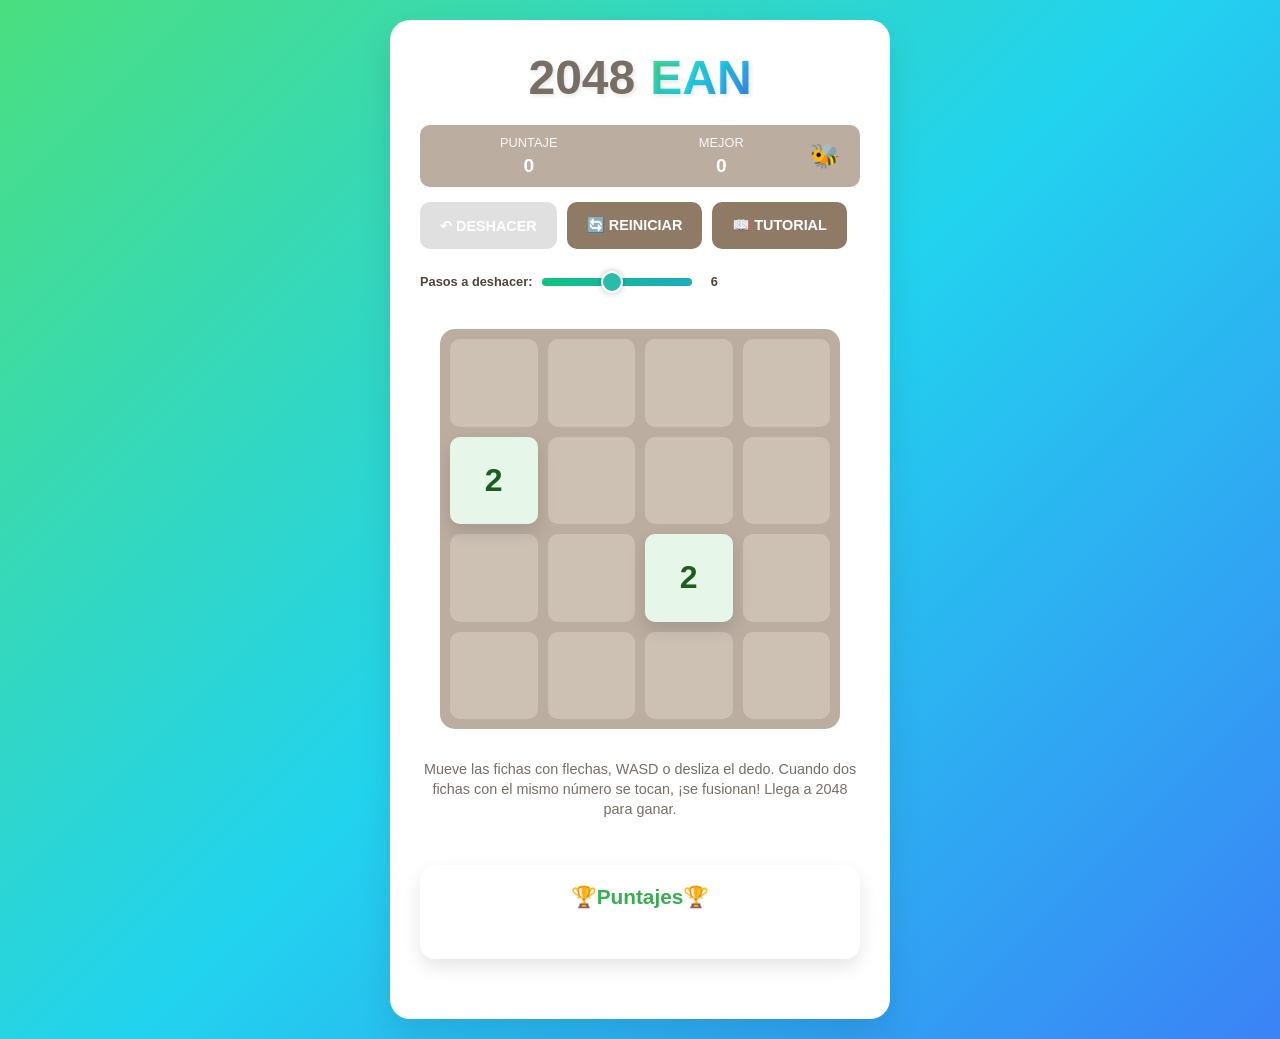
==== 2048.html @ c85d3b68 "Nuevo limite y Colores" ====
<!DOCTYPE html>
<html lang="es">
<head>
  <meta charset="UTF-8">
  <meta name="viewport" content="width=device-width, initial-scale=1.0">
  <title>2048 ean - Proyecto Matemático</title>
  <link rel="stylesheet" href="estilos.css">
</head>
<body>
  <div class="contenedor-juego">
    <!-- Encabezado -->
    <div class="encabezado">
      <h1 class="titulo">2048 <span class="ean">EAN</span></h1>

      <div class="barra-info">
        <div class="contenedor-puntajes">
          <div class="grupo-puntajes">
            <div class="item-puntaje">
              <div class="etiqueta-puntaje">PUNTAJE</div>
              <div class="valor-puntaje" id="puntaje">0</div>
            </div>
            <div class="item-puntaje">
              <div class="etiqueta-puntaje">MEJOR</div>
              <div class="valor-puntaje" id="mejor">0</div>
            </div>
          </div>
          <div class="abeja">🐝</div>
        </div>

     <div class="contenedor-botones">
  <button class="btn-juego" id="btn-deshacer">↶ DESHACER</button>
  <button class="btn-juego" id="btn-reiniciar">🔄 REINICIAR</button>
  <!-- Botón Tutorial corregido -->
<button class="btn-juego" onclick="window.location.href='tutorial.html'">📖 TUTORIAL</button>

</div>

      <div class="controles-extra">
        <!-- 🔹 Eliminado el texto "Usa las flechas, WASD o desliza en el móvil" -->
        <div class="control-deshacer">
          <label>Pasos a deshacer:</label>
          <input id="rango-deshacer" type="range" min="1" max="12" value="6">
          <span id="valor-deshacer">6</span>
        </div>
      </div>
    </div>

    <!-- Tablero -->
    <div class="tablero-juego" id="tablero-juego">
      <!-- Celdas de fondo -->
      <div class="celda"></div><div class="celda"></div><div class="celda"></div><div class="celda"></div>
      <div class="celda"></div><div class="celda"></div><div class="celda"></div><div class="celda"></div>
      <div class="celda"></div><div class="celda"></div><div class="celda"></div><div class="celda"></div>
      <div class="celda"></div><div class="celda"></div><div class="celda"></div><div class="celda"></div>

      <!-- Pantalla de fin -->
      <div class="fin-juego" id="fin-juego">
        <div class="texto-fin" id="texto-superior">¡Fin del juego!</div>
        <div class="puntaje-fin" id="mensaje-fin">Puntaje final: <span id="puntaje-final">0</span></div>
        <div class="botones-fin">
          <button class="btn-juego" id="btn-continuar" style="display:none">Continuar</button>
          <button class="btn-juego" id="btn-reiniciar2">JUGAR DE NUEVO</button>
        </div>
      </div>
    </div>

    <!-- Instrucciones -->
    <div class="instrucciones">
      Mueve las fichas con flechas, WASD o desliza el dedo. 
      Cuando dos fichas con el mismo número se tocan, ¡se fusionan! Llega a 2048 para ganar.
      <br><br>
    </div>

    <!-- Mini Scoreboard -->
    <div id="mini-score" class="mini-score">
      <h3>🏆Puntajes🏆</h3>
      <ul id="lista-scores"></ul>
      <button id="btn-ver-mas" class="btn-juego">Ver más</button>
    </div>

    <!-- 🔹 Eliminada la sección educativa completa -->

  </div>

  <script src="juego.js"></script>
</body>
</html>
---- estilos.css ----
/* Reset y configuración básica */
* {
  margin: 0;
  padding: 0;
  box-sizing: border-box;
}

body {
  font-family: 'Arial', sans-serif;
  background: linear-gradient(135deg, #4ade80 0%, #22d3ee 50%, #3b82f6 100%);
  min-height: 100vh;
  display: flex;
  flex-direction: column;
  justify-content: center;
  align-items: center;
  padding: 20px;
}

/* Contenedor principal */
.contenedor-juego {
  background: white;
  border-radius: 20px;
  padding: 30px;
  box-shadow: 0 15px 35px rgba(0, 0, 0, 0.1);
  max-width: 500px;
  width: 100%;
  text-align: center;
}

/* Encabezado */
.encabezado {
  margin-bottom: 30px;
}

.titulo {
  font-size: 3rem;
  font-weight: bold;
  color: #776e65;
  margin-bottom: 20px;
  text-shadow: 2px 2px 4px rgba(0, 0, 0, 0.1);
  display: flex;
  align-items: center;
  justify-content: center;
  gap: 15px;
}

.titulo .ean {
  font-size: 3rem;
  font-weight: bold;

  /* Degradado igual al del body */
  background: linear-gradient(135deg, #4ade80 0%, #22d3ee 50%, #3b82f6 100%);
  -webkit-background-clip: text; /* Chrome / Safari */
  -webkit-text-fill-color: transparent;
  background-clip: text;          /* Firefox */
  color: transparent;             /* fallback */
}


.barra-info {
  display: flex;
  justify-content: space-between;
  align-items: center;
  gap: 15px;
  margin-bottom: 20px;
  flex-wrap: wrap;
}

.contenedor-puntajes {
  background: #bbada0;
  color: white;
  padding: 10px 20px;
  border-radius: 10px;
  flex-grow: 1;
  display: flex;
  align-items: center;
  justify-content: space-between;
}

.grupo-puntajes {
  display: flex;
  gap: 15px;
  flex: 1;
}

.item-puntaje {
  text-align: center;
  flex: 1;
}

.etiqueta-puntaje {
  font-size: 0.8rem;
  margin-bottom: 5px;
  opacity: 0.9;
}

.valor-puntaje {
  font-size: 1.2rem;
  font-weight: bold;
}

.abeja {
  font-size: 1.5rem;
}

.contenedor-botones {
  display: flex;
  gap: 10px;
  flex-wrap: wrap;
}

.btn-juego {
  background: #8f7a66;
  color: white;
  border: none;
  padding: 15px 20px;
  border-radius: 10px;
  font-size: 0.9rem;
  font-weight: bold;
  cursor: pointer;
  transition: all 0.3s ease;
  min-width: 80px;
}

.btn-juego:hover {
  background: #9f857a;
  transform: translateY(-2px);
}

.btn-juego:disabled {
  background: #ccc;
  cursor: not-allowed;
  transform: none;
  opacity: 0.6;
}

/* Controles adicionales */
.controles-extra {
  display: flex;
  justify-content: space-between;
  align-items: center;
  gap: 10px;
  margin-bottom: 20px;
  font-size: 0.8rem;
  color: #776e65;
}

/* Contenedor del control de deshacer */
.control-deshacer {
  display: flex;
  align-items: center;
  gap: 10px;
  margin-top: 10px;
  font-weight: bold;
  color: #332416da;
}

/* Slider base */
#rango-deshacer {
  -webkit-appearance: none;
  appearance: none;
  width: 150px;
  height: 8px;
  border-radius: 5px;
  background: #c8f7d4;
  outline: none;
  cursor: pointer;
}

/* Track del slider */
#rango-deshacer::-webkit-slider-runnable-track {
  height: 8px;
  border-radius: 5px;
  background: linear-gradient(90deg, #10c37f, #1cacbf);
}
#rango-deshacer::-moz-range-track {
  height: 8px;
  border-radius: 5px;
  background: linear-gradient(90deg, #10c37f, #1cacbf);
}

/* Thumb (el circulito que se mueve) */
#rango-deshacer::-webkit-slider-thumb {
  -webkit-appearance: none;
  appearance: none;
  width: 22px;
  height: 22px;
  border-radius: 50%;
  background: #2bbbad;
  border: 2px solid white;
  box-shadow: 0 0 6px rgba(0,0,0,0.25);
  cursor: pointer;
  margin-top: -7px; /* centra el círculo */
}
#rango-deshacer::-moz-range-thumb {
  width: 22px;
  height: 22px;
  border-radius: 50%;
  background: #2bbbad;
  border: 2px solid white;
  box-shadow: 0 0 6px rgba(0,0,0,0.25);
  cursor: pointer;
}

/* Valor mostrado */
#valor-deshacer {
  min-width: 24px;
  text-align: center;
  font-weight: bold;
  color: #332416da;
}


/* Tablero */
.tablero-juego {
  position: relative;
  background: #bbada0;
  border-radius: 15px;
  padding: 10px;
  margin: 0 auto;
  width: 100%;
  max-width: 400px;
  aspect-ratio: 1;
  display: grid;
  grid-template-columns: repeat(4, 1fr);
  grid-template-rows: repeat(4, 1fr);
  gap: 10px;
  touch-action: none;
  overflow: hidden;
}

/* Celdas */
.celda {
  background: rgba(238, 228, 218, 0.35);
  border-radius: 10px;
  aspect-ratio: 1;
  display: flex;
  align-items: center;
  justify-content: center;
}

/* Fichas */
.ficha {
  position: absolute;
  border-radius: 10px;
  font-weight: bold;
  display: flex;
  align-items: center;
  justify-content: center;
  transition: all 0.15s ease-in-out;
  aspect-ratio: 1;
  font-size: 2rem;
  z-index: 1;
  box-shadow: 0 8px 18px rgba(0, 0, 0, 0.12);
  user-select: none;
  -webkit-user-select: none;
}

/* Animaciones */
.ficha.nueva {
  animation: aparecer 0.2s ease-in-out;
}

.ficha.fusion {
  animation: salto 0.2s ease-in-out;
}

@keyframes aparecer {
  0% {
    opacity: 0;
    transform: scale(0);
  }
  100% {
    opacity: 1;
    transform: scale(1);
  }
}

@keyframes salto {
  0% { transform: scale(1); }
  50% { transform: scale(1.1); }
  100% { transform: scale(1); }
}

/* Colores de fichas */
.ficha.v2    { background: #e6f7e9; color: #1b5e20; }
.ficha.v4    { background: #c8f7d4; color: #1b5e20; }
.ficha.v8    { background: #81c784; color: #ffffff; }
.ficha.v16   { background: #4caf50; color: #ffffff; }
.ficha.v32   { background: #2e7d32; color: #ffffff; }
.ficha.v64   { background: #1b5e20; color: #ffffff; }
.ficha.v128  { background: #2AA589; color: #ffffff; font-size: 1.7rem; }
.ficha.v256  { background: #008272; color: #ffffff; font-size: 1.7rem; }
.ficha.v512  { background: #005C4D; color: #ffffff; font-size: 1.7rem; }
.ficha.v1024 { background: #003B4C; color: #ffffff; font-size: 1.5rem; }
.ficha.v2048 { background: #2bbbad; color: #ffffff; font-size: 1.5rem; box-shadow: 0 0 20px rgba(43,187,173,0.7); }
.ficha.v4096 { background: #5C2AB2; color: #ffffff; font-size: 1.5rem; box-shadow: 0 0 25px rgba(92,42,178,0.8); }
.ficha.v8192 { background: #892AB2; color: #ffffff; font-size: 1.5rem; box-shadow: 0 0 30px rgba(137,42,178,0.85); }
.ficha.v16384 { background: #B22A89; color: #ffffff; font-size: 1.4rem; box-shadow: 0 0 35px rgba(178,42,137,0.9); }
.ficha.v32768 { background: #B22A5C; color: #ffffff; font-size: 1.4rem; box-shadow: 0 0 40px rgba(178,42,92,0.9); }
.ficha.v65536 { background: #000000; color: #ffffff; font-size: 1.3rem; box-shadow: 0 0 45px rgba(255,255,255,0.8); }

/* Instrucciones */
.instrucciones {
  margin-top: 30px;
  color: #776e65;
  font-size: 0.9rem;
  line-height: 1.4;
}

/* Pantalla final */
.fin-juego {
  position: absolute;
  top: 0;
  left: 0;
  width: 100%;
  height: 100%;
  background: rgba(255, 255, 255, 0.95);
  border-radius: 15px;
  display: none;
  align-items: center;
  justify-content: center;
  flex-direction: column;
  z-index: 100;
}

.fin-juego.mostrar {
  display: flex;
}

.texto-fin {
  font-size: 2rem;
  font-weight: bold;
  color: #776e65;
  margin-bottom: 20px;
}

.puntaje-fin {
  font-size: 1.2rem;
  color: #8f7a66;
  margin-bottom: 20px;
}

.botones-fin {
  display: flex;
  gap: 10px;
}

/* Sección educativa */
.seccion-educativa {
  background: rgba(255, 255, 255, 0.95);
  border-radius: 20px;
  padding: 30px;
  margin-top: 30px;
  max-width: 800px;
  box-shadow: 0 10px 25px rgba(0, 0, 0, 0.1);
}

.seccion-educativa h2 {
  color: #3bac53;
  font-size: 1.8rem;
  margin-bottom: 20px;
  text-align: center;
  font-weight: bold;
}

.seccion-educativa h3 {
  color: #2d8441;
  font-size: 1.3rem;
  margin-top: 25px;
  margin-bottom: 15px;
  font-weight: bold;
}

.seccion-educativa p {
  color: #555;
  line-height: 1.6;
  margin-bottom: 15px;
  text-align: justify;
}

.seccion-educativa .resaltado {
  background: linear-gradient(120deg, rgba(59, 172, 83, 0.1) 0%, rgba(59, 172, 83, 0.05) 100%);
  padding: 15px;
  border-left: 4px solid #3bac53;
  border-radius: 5px;
  margin: 20px 0;
}

.seccion-educativa ul {
  color: #555;
  padding-left: 20px;
  margin-bottom: 15px;
}

.seccion-educativa li {
  margin-bottom: 8px;
  line-height: 1.5;
}

/* Responsive */
@media (max-width: 480px) {
  .contenedor-juego { padding: 20px; margin: 10px; }
  .titulo { font-size: 2.5rem; margin-bottom: 15px; }
  .titulo .ean { font-size: 2.5rem; }
  .barra-info { flex-direction: column; gap: 15px; }
  .contenedor-puntajes { width: 100%; }
  .contenedor-botones { width: 100%; justify-content: center; }
  .btn-juego { flex: 1; min-width: 70px; padding: 10px; font-size: 0.8rem; }
  .tablero-juego { max-width: 300px; gap: 8px; padding: 8px; }
  .ficha { font-size: 1.5rem; }
  .ficha.v128, .ficha.v256, .ficha.v512 { font-size: 1.3rem; }
  .ficha.v1024, .ficha.v2048 { font-size: 1.1rem; }
  .instrucciones { font-size: 0.8rem; margin-top: 20px; }
  .seccion-educativa { padding: 20px; margin: 20px 10px; }
  .seccion-educativa h2 { font-size: 1.5rem; }
  .seccion-educativa h3 { font-size: 1.2rem; }
}

@media (prefers-reduced-motion: reduce) {
  .ficha { transition: none; animation: none; }
}

/* --- Mini Scoreboard --- */
.mini-score {
  background: rgba(255, 255, 255, 0.95);
  border-radius: 15px;
  padding: 20px;
  margin-top: 25px;
  box-shadow: 0 8px 18px rgba(0, 0, 0, 0.1);
  max-width: 500px;
  width: 100%;
  text-align: center;
}

.mini-score h3 {
  color: #3bac53;
  font-size: 1.3rem;
  margin-bottom: 15px;
  font-weight: bold;
}

#lista-scores {
  list-style: none;
  margin: 0 0 15px 0;
  padding: 0;
  max-height: none; /* se ajustará al expandir */
  overflow: hidden;
  transition: max-height 0.3s ease;
}

#lista-scores li {
  padding: 6px 10px;
  margin-bottom: 4px;
  background: #f8f8f8;
  border-radius: 6px;
  font-size: 0.9rem;
  display: flex;
  justify-content: space-between;
  color: #444;
}

#lista-scores li:nth-child(odd) {
  background: #f1f1f1;
}

/* Limite inicial a 3 ítems (lo maneja JS, pero añadimos seguridad visual) */
#lista-scores.mostrando-3 li:nth-child(n+4) {
  display: none;
}

/* Botón Ver más mantiene coherencia con botones del juego */
#btn-ver-mas {
  background: #8f7a66;
  color: white;
  border: none;
  padding: 10px 16px;
  border-radius: 10px;
  font-size: 0.9rem;
  font-weight: bold;
  cursor: pointer;
  transition: all 0.3s ease;
}

#btn-ver-mas:hover {
  background: #9f857a;
  transform: translateY(-2px);
}

/* Responsive igual que otros bloques */
@media (max-width: 480px) {
  .mini-score {
    padding: 15px;
    margin: 20px 10px;
  }
  .mini-score h3 {
    font-size: 1.1rem;
  }
  #lista-scores li {
    font-size: 0.8rem;
    padding: 5px 8px;
  }
}

/* =======================================================
   Flechas y acordeón (para menú y tutorial)
   ======================================================= */

.flecha {
  width: 16px;
  height: 16px;
  fill: white;
  transition: transform 0.4s ease;
  display: inline-block;
}

.flecha.arriba {
  transform: rotate(180deg);
}

.acordeon {
  margin-top: 20px;
}

.acordeon-btn {
  background: #8f7a66;
  color: white;
  border: none;
  padding: 10px 16px;
  border-radius: 10px;
  font-weight: bold;
  cursor: pointer;
  transition: all 0.3s ease;
  display: inline-flex;
  align-items: center;
  gap: 8px;
}

.acordeon-btn:hover {
  background: #9f857a;
  transform: translateY(-2px);
}

.acordeon-contenido {
  display: none;           /* totalmente oculto */
  background: #f9f9f9;
  padding: 15px;
  border-radius: 10px;
  color: #444;
  font-size: 0.95rem;
  line-height: 1.5;
  text-align: left;
}

.acordeon-contenido.expandido {
  display: block;          /* se muestra normal */
}




/* Opcional: estilo del bloque de descripción en menu.html */
.descripcion {
  margin-top: 15px;
  font-size: 1rem;
  color: #444;
  background: #f9f9f9;
  padding: 10px 15px;
  border-radius: 10px;
  overflow: hidden;
  max-height: 2.2em; /* muestra una línea por defecto */
  transition: max-height 0.45s ease;
  line-height: 1.2em;
  text-align: left;
}

.descripcion.expandida {
  max-height: 600px;
}

#btn-expandir {
  margin-top: 10px;
  background: #8f7a66;
  color: white;
  border: none;
  padding: 10px 16px;
  border-radius: 10px;
  font-weight: bold;
  cursor: pointer;
  transition: transform 0.2s ease, background 0.2s ease;
  display: inline-flex;
  align-items: center;
  gap: 8px;
}

#btn-expandir:hover {
  background: #9f857a;
  transform: translateY(-2px);
}

/* Contenedor principal del menú */
.contenedor-menu {
  background: white;
  border-radius: 20px;
  padding: 30px;
  max-width: 600px;
  width: 100%;
  text-align: center;
  box-shadow: 0 15px 35px rgba(0,0,0,0.1);
  margin: 24px auto;
}

/* Asegurar que todo el texto esté dentro del cuadro */
.contenedor-menu p,
.contenedor-menu h3,
.contenedor-menu ul {
  color: #444;
  text-align: left;
  margin-bottom: 15px;
}

/* Botón acordeón */
.acordeon-btn {
  background: #8f7a66;
  color: white;
  border: none;
  padding: 10px 16px;
  border-radius: 10px;
  font-weight: bold;
  cursor: pointer;
  transition: all 0.3s ease;
  display: inline-flex;
  align-items: center;
  justify-content: space-between;
  gap: 8px;
  width: 100%;
  text-align: left;
}

.acordeon-btn:hover {
  background: #9f857a;
  transform: translateY(-2px);
}

/* Contenido desplegable */
.acordeon-contenido {
  margin-top: 10px;
  background: #f9f9f9;
  padding: 15px;
  border-radius: 10px;
  color: #444;
  font-size: 0.95rem;
  line-height: 1.5;
  max-height: 0;
  overflow: hidden;
  transition: max-height 0.5s ease;
  text-align: left;
}

.acordeon-contenido.expandido {
  max-height: 1000px; /* suficiente para texto largo */
}

/* Flecha SVG */
.flecha {
  width: 18px;
  height: 18px;
  fill: white;
  transition: transform 0.4s ease;
}

.flecha.arriba {
  transform: rotate(180deg);
}

/* Responsive ajustes */
@media (max-width: 480px) {
  .contenedor-menu {
    padding: 20px;
    margin: 10px;
  }
  .acordeon-btn {
    font-size: 0.9rem;
    padding: 10px;
  }
  .acordeon-contenido {
    font-size: 0.85rem;
    padding: 10px;
  }
}

.botones-menu {
  display: flex;
  justify-content: center;
  gap: 15px;
  margin-top: 30px; /* 🔥 más espacio respecto al acordeón */
  flex-wrap: wrap;
}

.carrusel {
  position: relative;
  overflow: hidden;
  width: 100%;
  min-height: 300px;
}

.carrusel-item {
  display: none;
  text-align: center;
  animation: fade 0.4s ease;
}

.carrusel-item.activo {
  display: block;
}

@keyframes fade {
  from { opacity: 0; }
  to   { opacity: 1; }
}

.carrusel-controles {
  display: flex;
  justify-content: space-between;
  margin-top: 15px;
}

.carrusel-controles button {
  background: #fff;
  border: 2px solid #ccc;
  padding: 8px 12px;
  border-radius: 8px;
  cursor: pointer;
}

.mini-tablero {
  margin: 10px auto;
  width: 252px;   /* antes 180px */
  height: 252px;  /* antes 180px */
  display: grid;
  grid-template-columns: repeat(4, 1fr);
  grid-template-rows: repeat(4, 1fr);
  gap: 6px;       /* antes 4px */
  background: #bbada0;
  border-radius: 8px;
  padding: 6px;   /* antes 4px */
}


.mini-celda {
  background: #cdc1b4;
  border-radius: 4px;
  display: flex;
  align-items: center;
  justify-content: center;
  font-weight: bold;
  font-size: 18px;
}


/* Colores de mini-celdas (tutorial) */
.mini-celda.v2    { background: #e6f7e9; color: #1b5e20; }
.mini-celda.v4    { background: #c8f7d4; color: #1b5e20; }
.mini-celda.v8    { background: #81c784; color: #ffffff; }
.mini-celda.v16   { background: #4caf50; color: #ffffff; }
.mini-celda.v32   { background: #2e7d32; color: #ffffff; }
.mini-celda.v64   { background: #1b5e20; color: #ffffff; }
.mini-celda.v128  { background: #2AA589; color: #ffffff; font-size: 16px; }
.mini-celda.v256  { background: #008272; color: #ffffff; font-size: 16px; }
.mini-celda.v512  { background: #005C4D; color: #ffffff; font-size: 16px; }
.mini-celda.v1024 { background: #003B4C; color: #ffffff; font-size: 14px; }
.mini-celda.v2048 { background: #2bbbad; color: #ffffff; font-size: 14px; box-shadow: 0 0 12px rgba(43,187,173,0.6); }
.mini-celda.v4096 { background: #5C2AB2; color: #ffffff; font-size: 14px; box-shadow: 0 0 14px rgba(92,42,178,0.6); }
.mini-celda.v8192 { background: #892AB2; color: #ffffff; font-size: 14px; box-shadow: 0 0 16px rgba(137,42,178,0.7); }
.mini-celda.v16384 { background: #B22A89; color: #ffffff; font-size: 13px; box-shadow: 0 0 18px rgba(178,42,137,0.8); }
.mini-celda.v32768 { background: #B22A5C; color: #ffffff; font-size: 13px; box-shadow: 0 0 20px rgba(178,42,92,0.9); }
.mini-celda.v65536 { background: #000000; color: #ffffff; font-size: 12px; box-shadow: 0 0 22px rgba(255,255,255,0.8); }
.carrusel-indicadores {
  display: flex;
  gap: 6px;
  align-items: center;
  justify-content: center;
}

.carrusel-indicadores .indicador {
  width: 10px;
  height: 10px;
  background: #ccc;
  border-radius: 50%;
  transition: background 0.2s ease;
}

.carrusel-indicadores .indicador.activo {
  background: #3bac53; /* verde del tema */
}

/* === Estilo ventana modal de victoria === */
#overlay {
  position: fixed;
  top: 0; left: 0;
  width: 100%; height: 100%;
  background: rgba(0,0,0,0.6);
  display: none;
  align-items: center;
  justify-content: center;
  z-index: 9999;
}

#overlay.mostrar {
  display: flex;
}

.modal-victoria {
  background: #ffffff;
  border-radius: 12px;
  padding: 24px;
  text-align: center;
  width: 320px;
  box-shadow: 0 6px 20px rgba(0,0,0,0.25);
  animation: aparecer 0.3s ease-out;
}

.modal-victoria h2 {
  margin-top: 0;
  color: #2bbbad;
}

.modal-victoria p {
  margin: 12px 0;
  font-weight: bold;
}

.modal-victoria .botones-fin {
  display: flex;
  justify-content: space-between;
  margin-top: 16px;
}

.modal-victoria .btn-juego {
  flex: 1;
  margin: 0 5px;
}

@keyframes aparecer {
  from { transform: scale(0.8); opacity: 0; }
  to { transform: scale(1); opacity: 1; }
}
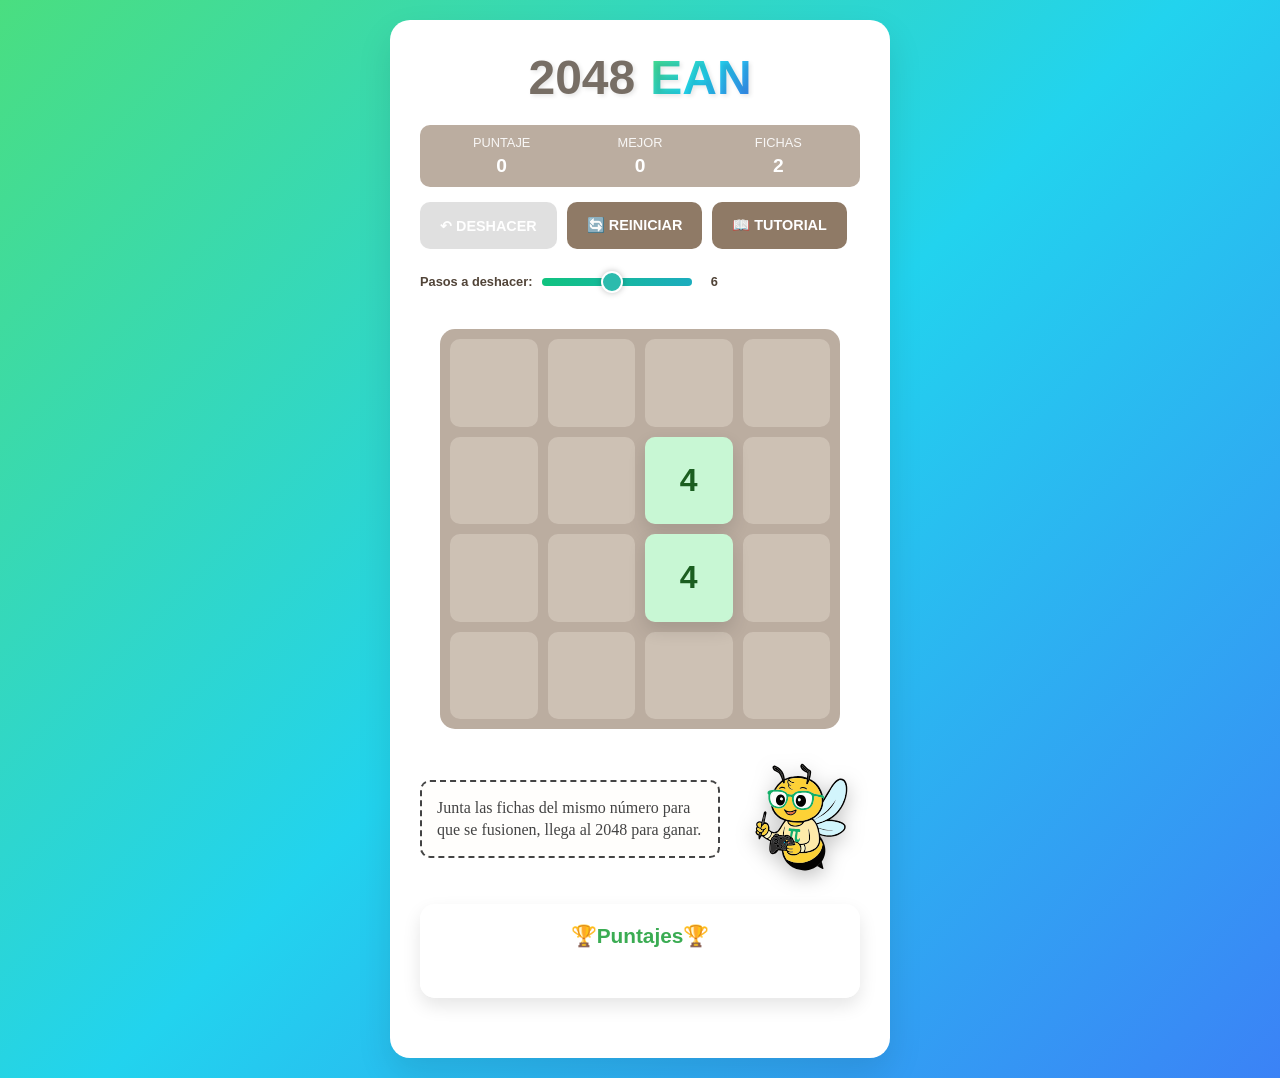
==== commit 6576347c: "Nueva Meli y mejoras visuales" ====
--- a/2048.html
+++ b/2048.html
@@ -14,17 +14,22 @@
 
       <div class="barra-info">
         <div class="contenedor-puntajes">
-          <div class="grupo-puntajes">
-            <div class="item-puntaje">
-              <div class="etiqueta-puntaje">PUNTAJE</div>
-              <div class="valor-puntaje" id="puntaje">0</div>
-            </div>
-            <div class="item-puntaje">
-              <div class="etiqueta-puntaje">MEJOR</div>
-              <div class="valor-puntaje" id="mejor">0</div>
-            </div>
-          </div>
-          <div class="abeja">🐝</div>
+<div class="grupo-puntajes">
+  <div class="item-puntaje">
+    <div class="etiqueta-puntaje">PUNTAJE</div>
+    <div class="valor-puntaje" id="puntaje">0</div>
+  </div>
+  <div class="item-puntaje">
+    <div class="etiqueta-puntaje">MEJOR</div>
+    <div class="valor-puntaje" id="mejor">0</div>
+  </div>
+  <div class="item-puntaje">
+    <div class="etiqueta-puntaje">FICHAS</div>
+    <div class="valor-puntaje" id="fichas">0</div>
+  </div>
+</div>
+
+
         </div>
 
      <div class="contenedor-botones">
@@ -65,11 +70,14 @@
     </div>
 
     <!-- Instrucciones -->
-    <div class="instrucciones">
-      Mueve las fichas con flechas, WASD o desliza el dedo. 
-      Cuando dos fichas con el mismo número se tocan, ¡se fusionan! Llega a 2048 para ganar.
-      <br><br>
-    </div>
+<div class="instrucciones-meli">
+  <p class="texto-instrucciones" id="textoInstrucciones">
+    Junta las fichas del mismo número para que se fusionen, llega al 2048 para ganar.
+  </p>
+  <img src="Meli-01.svg" alt="Meli botón" class="meli-boton" id="meliSwitch">
+</div>
+
+
 
     <!-- Mini Scoreboard -->
     <div id="mini-score" class="mini-score">
--- a/estilos.css
+++ b/estilos.css
@@ -845,3 +845,105 @@
   from { transform: scale(0.8); opacity: 0; }
   to { transform: scale(1); opacity: 1; }
 }
+
+.meli-contenedor {
+  margin: 20px 0;
+  text-align: center;
+}
+
+.meli-img {
+  max-width: 200px;
+  height: auto;
+  cursor: pointer;
+  transition: transform 0.2s ease;
+  filter: drop-shadow(0 6px 10px rgba(0, 0, 0, 0.25)); /* sombra detrás */
+}
+
+/* Animación de rebote al hacer clic */
+.meli-img:active {
+  animation: rebote 0.3s ease;
+}
+
+@keyframes rebote {
+  0%   { transform: scale(0.9); }
+  50%  { transform: scale(1.1); }
+  100% { transform: scale(1); }
+}
+
+.instrucciones-meli {
+  display: flex;
+  justify-content: space-between;
+  align-items: center;
+  gap: 20px;
+  margin-top: 30px;
+}
+
+.texto-instrucciones {
+  flex: 1;
+  font-size: 1rem;
+  color: #444;
+  line-height: 1.4;
+  text-align: left;
+}
+
+.meli-boton {
+  max-width: 120px;
+  height: auto;
+  cursor: pointer;
+  filter: drop-shadow(0 6px 10px rgba(0, 0, 0, 0.25));
+  transition: transform 0.2s ease, filter 0.3s ease;
+}
+
+/* Rebote al hacer clic */
+.meli-boton:active {
+  animation: rebote 0.3s ease;
+}
+
+@keyframes rebote {
+  0%   { transform: scale(0.9); }
+  50%  { transform: scale(1.1); }
+  100% { transform: scale(1); }
+}
+
+/* Estado brillante como un switch */
+.meli-boton.brillante {
+  filter: drop-shadow(0 0 15px #ffeb3b) brightness(1.3);
+}
+
+.texto-instrucciones {
+  flex: 1;
+  font-size: 1rem;
+  color: #444;
+  line-height: 1.4;
+  text-align: left;
+  padding: 15px;
+  border: 2px dashed #444;       /* estilo "dibujado" */
+  border-radius: 10px;
+  background: #fffefc;           /* un blanco cálido */
+  font-family: "Comic Sans MS", "Architects Daughter", cursive; /* estilo dibujado */
+  transition: all 0.3s ease;
+}
+
+/* ✨ Resplandor muy tenue cuando hay 14 fichas */
+.tablero-juego.alerta14 {
+  box-shadow: 0 0 12px 4px rgba(255, 215, 0, 0.2) inset; /* amarillo suave */
+  transition: box-shadow 0.8s ease; /* transición muy suave */
+}
+
+/* ✨ Resplandor medio cuando hay 15 fichas */
+.tablero-juego.alerta15 {
+  box-shadow: 0 0 20px 8px rgba(255, 215, 0, 0.5) inset; /* amarillo más notorio */
+  transition: box-shadow 0.8s ease;
+}
+
+/* 🔥 Resplandor parpadeante cuando hay 16 fichas */
+.tablero-juego.alerta16 {
+  animation: parpadeoNaranja 2.5s infinite ease-in-out;
+}
+
+@keyframes parpadeoNaranja {
+  0%   { box-shadow: 0 0 18px 8px rgba(255, 140, 0, 0.4) inset; }
+  50%  { box-shadow: 0 0 28px 14px rgba(255, 140, 0, 0.8) inset; }
+  100% { box-shadow: 0 0 18px 8px rgba(255, 140, 0, 0.4) inset; }
+}
+
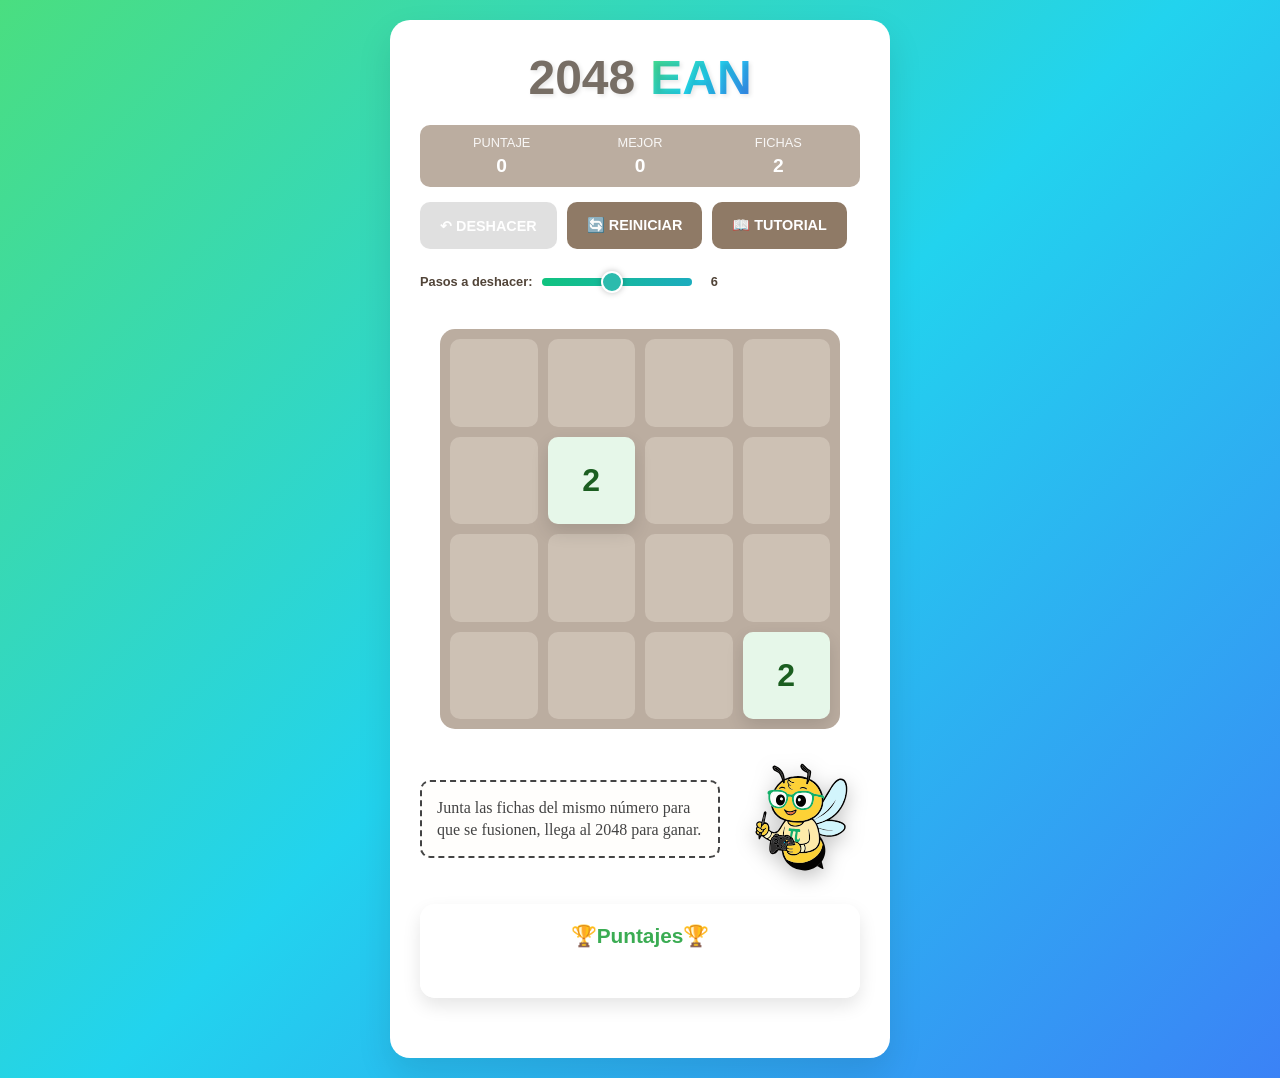
==== commit a8ee04bb: "Interfaz pc mejorada" ====
--- a/2048.html
+++ b/2048.html
@@ -70,23 +70,20 @@
     </div>
 
     <!-- Instrucciones -->
-<div class="instrucciones-meli">
-  <p class="texto-instrucciones" id="textoInstrucciones">
-    Junta las fichas del mismo número para que se fusionen, llega al 2048 para ganar.
-  </p>
-  <img src="Meli-01.svg" alt="Meli botón" class="meli-boton" id="meliSwitch">
-</div>
+    <div class="columna-derecha-desktop">
+      <div class="instrucciones-meli">
+        <p class="texto-instrucciones" id="textoInstrucciones">
+          Junta las fichas del mismo número para que se fusionen, llega al 2048 para ganar.
+        </p>
+        <img src="Meli-01.svg" alt="Meli botón" class="meli-boton" id="meliSwitch">
+      </div>
 
-
-
-    <!-- Mini Scoreboard -->
-    <div id="mini-score" class="mini-score">
-      <h3>🏆Puntajes🏆</h3>
-      <ul id="lista-scores"></ul>
-      <button id="btn-ver-mas" class="btn-juego">Ver más</button>
+      <div id="mini-score" class="mini-score">
+        <h3>🏆Puntajes🏆</h3>
+        <ul id="lista-scores"></ul>
+        <button id="btn-ver-mas" class="btn-juego">Ver más</button>
+      </div>
     </div>
-
-    <!-- 🔹 Eliminada la sección educativa completa -->
 
   </div>
 
--- a/estilos.css
+++ b/estilos.css
@@ -947,3 +947,125 @@
   100% { box-shadow: 0 0 18px 8px rgba(255, 140, 0, 0.4) inset; }
 }
 
+@media (min-aspect-ratio: 16/9) and (min-width: 1024px) {
+  /* Contenedor principal */
+  .contenedor-juego {
+    display: grid;
+    grid-template-columns: 300px 1fr 300px; /* izquierda - centro - derecha */
+    gap: 30px;
+    align-items: start;
+    justify-items: center;
+    max-width: 1200px;
+    width: calc(100% - 40px);
+    padding: 30px 20px;
+  }
+
+  .encabezado {
+    display: contents;
+  }
+
+  .titulo {
+    grid-column: 1 / -1;
+    justify-self: center;
+    margin-bottom: 25px;
+  }
+
+  /* Columna izquierda → puntajes y controles */
+  .barra-info {
+    grid-column: 1;
+    display: flex;
+    flex-direction: column;
+    align-items: stretch;
+    gap: 15px;
+    width: 100%;
+  }
+
+  .contenedor-puntajes {
+    width: 100%;
+    flex-direction: column;
+    padding: 15px;
+  }
+
+  .grupo-puntajes {
+    flex-direction: column;
+    gap: 10px;
+  }
+
+  .contenedor-botones {
+    width: 100%;
+    flex-direction: column;
+    gap: 10px;
+  }
+
+  .btn-juego {
+    width: 100%;
+    padding: 12px 16px;
+  }
+
+/* Controles adicionales */
+.controles-extra {
+  display: flex;
+  justify-content: space-between;
+  align-items: center;
+  gap: 10px;
+  margin-bottom: 20px;
+  font-size: 0.8rem;
+  color: #776e65;
+}
+
+/* Contenedor del control de deshacer */
+.control-deshacer {
+  display: flex;
+  align-items: center;
+  gap: 10px;
+  margin-top: 10px;
+  font-weight: bold;
+  color: #332416da;
+}
+
+  /* Centro → tablero */
+  .tablero-juego {
+    grid-column: 2;
+    justify-self: center;
+    max-width: 450px;
+    width: 100%;
+    aspect-ratio: 1;
+  }
+
+  /* Columna derecha → Meli e instrucciones arriba, mini-score pegado debajo */
+  .instrucciones-meli {
+    grid-column: 3;
+    flex-direction: column;
+    align-items: center;
+    gap: 15px;
+    width: 100%;
+    margin-top: 0;
+  }
+
+  .texto-instrucciones {
+    width: 100%;
+    text-align: center;
+    margin-bottom: 0;
+  }
+
+  .meli-boton {
+    max-width: 100px;
+  }
+
+  /* Mini-score pegado debajo de Meli sin espacio extra */
+  #mini-score {
+    grid-column: 3;
+    width: 100%;
+    margin-top: 15px; /* Espacio mínimo entre Meli y score */
+    padding: 15px;
+  }
+
+  /* Asegurar que no hay espacios extra */
+  #mini-score h3 {
+    margin-bottom: 12px;
+  }
+
+  #lista-scores {
+    margin-bottom: 10px;
+  }
+}
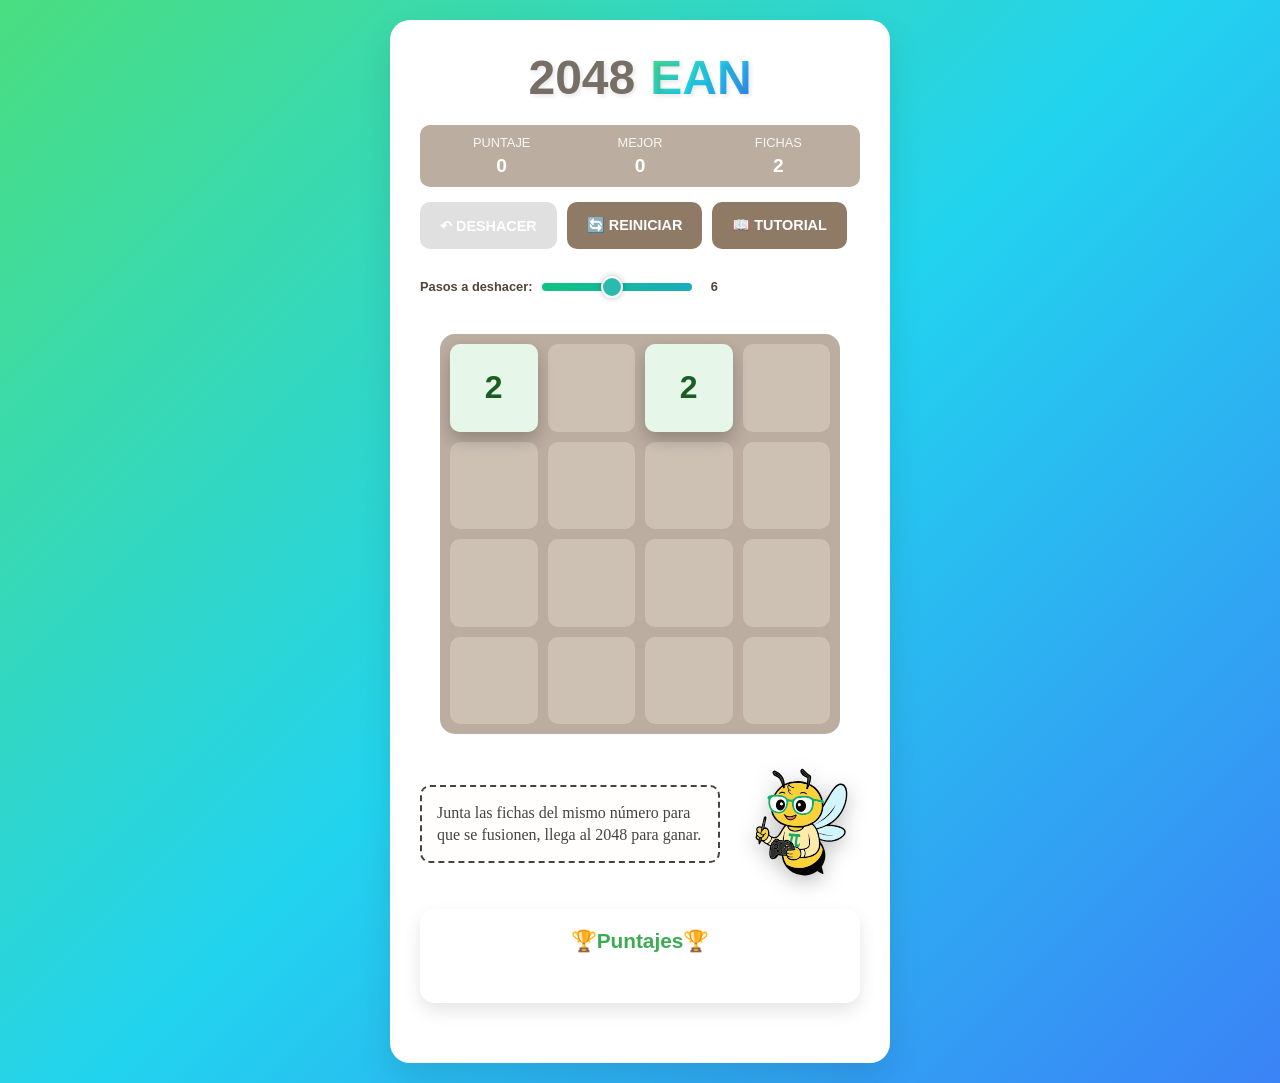
==== commit ce8dd237: "Favicon Meli" ====
--- a/2048.html
+++ b/2048.html
@@ -3,7 +3,8 @@
 <head>
   <meta charset="UTF-8">
   <meta name="viewport" content="width=device-width, initial-scale=1.0">
-  <title>2048 ean - Proyecto Matemático</title>
+  <title>2048 EAN</title>
+    <link rel="icon" type="image/svg+xml" href="logo.svg">
   <link rel="stylesheet" href="estilos.css">
 </head>
 <body>
--- a/estilos.css
+++ b/estilos.css
@@ -147,13 +147,17 @@
 
 /* Contenedor del control de deshacer */
 .control-deshacer {
-  display: flex;
-  align-items: center;
+  width: 100%;               /* ocupa todo el ancho */
+  display: flex;
+  justify-content: center;   /* 🔥 centra todo en horizontal */
+  align-items: center;       /* alinea verticalmente */
   gap: 10px;
-  margin-top: 10px;
+  margin-top: 15px;
   font-weight: bold;
   color: #332416da;
-}
+  text-align: center;        /* centra también el texto */
+}
+
 
 /* Slider base */
 #rango-deshacer {
@@ -247,14 +251,18 @@
   display: flex;
   align-items: center;
   justify-content: center;
-  transition: all 0.15s ease-in-out;
   aspect-ratio: 1;
   font-size: 2rem;
   z-index: 1;
   box-shadow: 0 8px 18px rgba(0, 0, 0, 0.12);
   user-select: none;
   -webkit-user-select: none;
-}
+
+  /* 🔥 Cambios */
+  transition: transform 0.3s ease-in-out, opacity 0.12s ease-in-out;
+  will-change: transform, opacity;
+}
+
 
 /* Animaciones */
 .ficha.nueva {
@@ -282,23 +290,25 @@
   100% { transform: scale(1); }
 }
 
-/* Colores de fichas */
-.ficha.v2    { background: #e6f7e9; color: #1b5e20; }
-.ficha.v4    { background: #c8f7d4; color: #1b5e20; }
-.ficha.v8    { background: #81c784; color: #ffffff; }
-.ficha.v16   { background: #4caf50; color: #ffffff; }
-.ficha.v32   { background: #2e7d32; color: #ffffff; }
-.ficha.v64   { background: #1b5e20; color: #ffffff; }
-.ficha.v128  { background: #2AA589; color: #ffffff; font-size: 1.7rem; }
-.ficha.v256  { background: #008272; color: #ffffff; font-size: 1.7rem; }
-.ficha.v512  { background: #005C4D; color: #ffffff; font-size: 1.7rem; }
-.ficha.v1024 { background: #003B4C; color: #ffffff; font-size: 1.5rem; }
-.ficha.v2048 { background: #2bbbad; color: #ffffff; font-size: 1.5rem; box-shadow: 0 0 20px rgba(43,187,173,0.7); }
-.ficha.v4096 { background: #5C2AB2; color: #ffffff; font-size: 1.5rem; box-shadow: 0 0 25px rgba(92,42,178,0.8); }
-.ficha.v8192 { background: #892AB2; color: #ffffff; font-size: 1.5rem; box-shadow: 0 0 30px rgba(137,42,178,0.85); }
-.ficha.v16384 { background: #B22A89; color: #ffffff; font-size: 1.4rem; box-shadow: 0 0 35px rgba(178,42,137,0.9); }
-.ficha.v32768 { background: #B22A5C; color: #ffffff; font-size: 1.4rem; box-shadow: 0 0 40px rgba(178,42,92,0.9); }
-.ficha.v65536 { background: #000000; color: #ffffff; font-size: 1.3rem; box-shadow: 0 0 45px rgba(255,255,255,0.8); }
+
+/* Colores de fichas (válido tanto para el tutorial como para el juego) */
+.ficha.v2,    .ficha-inner.v2    { background: #e6f7e9; color: #1b5e20; }
+.ficha.v4,    .ficha-inner.v4    { background: #c8f7d4; color: #1b5e20; }
+.ficha.v8,    .ficha-inner.v8    { background: #81c784; color: #ffffff; }
+.ficha.v16,   .ficha-inner.v16   { background: #4caf50; color: #ffffff; }
+.ficha.v32,   .ficha-inner.v32   { background: #2e7d32; color: #ffffff; }
+.ficha.v64,   .ficha-inner.v64   { background: #1b5e20; color: #ffffff; }
+.ficha.v128,  .ficha-inner.v128  { background: #2AA589; color: #ffffff; font-size: 1.7rem; }
+.ficha.v256,  .ficha-inner.v256  { background: #008272; color: #ffffff; font-size: 1.7rem; }
+.ficha.v512,  .ficha-inner.v512  { background: #005C4D; color: #ffffff; font-size: 1.7rem; }
+.ficha.v1024, .ficha-inner.v1024 { background: #003B4C; color: #ffffff; font-size: 1.5rem; }
+.ficha.v2048, .ficha-inner.v2048 { background: #2bbbad; color: #ffffff; font-size: 1.5rem; box-shadow: 0 0 20px rgba(43,187,173,0.7); }
+.ficha.v4096, .ficha-inner.v4096 { background: #5C2AB2; color: #ffffff; font-size: 1.5rem; box-shadow: 0 0 25px rgba(92,42,178,0.8); }
+.ficha.v8192, .ficha-inner.v8192 { background: #892AB2; color: #ffffff; font-size: 1.5rem; box-shadow: 0 0 30px rgba(137,42,178,0.85); }
+.ficha.v16384,.ficha-inner.v16384{ background: #B22A89; color: #ffffff; font-size: 1.4rem; box-shadow: 0 0 35px rgba(178,42,137,0.9); }
+.ficha.v32768,.ficha-inner.v32768{ background: #B22A5C; color: #ffffff; font-size: 1.4rem; box-shadow: 0 0 40px rgba(178,42,92,0.9); }
+.ficha.v65536,.ficha-inner.v65536{ background: #000000; color: #ffffff; font-size: 1.3rem; box-shadow: 0 0 45px rgba(255,255,255,0.8); }
+
 
 /* Instrucciones */
 .instrucciones {
@@ -783,8 +793,8 @@
 }
 
 .carrusel-indicadores .indicador {
-  width: 10px;
-  height: 10px;
+  width: 13px;
+  height: 13px;
   background: #ccc;
   border-radius: 50%;
   transition: background 0.2s ease;
@@ -1069,3 +1079,486 @@
     margin-bottom: 10px;
   }
 }
+
+@media (min-aspect-ratio: 16/9) and (min-width: 1024px) {
+  /* Solo aplicar si existe .tutorial-desktop */
+  .tutorial-desktop .contenedor-juego {
+    display: grid;
+    grid-template-columns: 300px 1fr 300px; /* igual que 2048 */
+    gap: 30px;
+    align-items: start;
+    justify-items: center;
+    max-width: 1200px;
+    width: calc(100% - 40px);
+    padding: 30px 20px;
+  }
+
+  .tutorial-desktop .encabezado {
+    display: contents;
+  }
+
+  .tutorial-desktop .titulo {
+    grid-column: 1 / -1;
+    justify-self: center;
+    margin-bottom: 25px;
+  }
+
+  /* Columna izquierda → botones de navegación y controles */
+  .tutorial-desktop .controles-tutorial {
+    grid-column: 1;
+    display: flex;
+    flex-direction: column;
+    align-items: stretch;
+    gap: 15px;
+    width: 100%;
+  }
+
+  .tutorial-desktop .botones-navegacion {
+    background: #bbada0;
+    color: white;
+    padding: 15px;
+    border-radius: 10px;
+    width: 100%;
+  }
+
+.tutorial-desktop .botones-navegacion .btn-juego {
+  width: 100%;
+  padding: 18px 24px;   /* un poco más grandes */
+  margin-bottom: 70px;  /* más espacio entre botones */
+}
+
+
+  .tutorial-desktop .botones-navegacion .btn-juego:last-child {
+    margin-bottom: 0;
+  }
+
+  .tutorial-desktop .controles-carrusel {
+    display: flex;
+    flex-direction: column;
+    gap: 10px;
+    width: 100%;
+  }
+
+  .tutorial-desktop .controles-carrusel .btn-juego {
+    width: 100%;
+    padding: 12px 16px;
+  }
+
+  .tutorial-desktop .indicadores-tutorial {
+    display: flex;
+    flex-direction: column;
+    gap: 8px;
+    align-items: center;
+    margin: 15px 0;
+  }
+
+  .tutorial-desktop .indicadores-tutorial .indicador {
+    width: 12px;
+    height: 12px;
+    background: #ccc;
+    border-radius: 50%;
+    transition: background 0.2s ease;
+  }
+
+  .tutorial-desktop .indicadores-tutorial .indicador.activo {
+    background: #3bac53;
+  }
+
+  /* Centro → carrusel (como tablero) */
+  .tutorial-desktop .carrusel-centro {
+    grid-column: 2;
+    justify-self: center;
+    max-width: 450px;
+    width: 100%;
+  }
+
+  .tutorial-desktop .carrusel {
+    background: #bbada0;
+    border-radius: 15px;
+    padding: 20px;
+    min-height: 400px;
+    position: relative;
+    overflow: hidden;
+  }
+
+  .tutorial-desktop .carrusel-item {
+    background: white;
+    border-radius: 10px;
+    padding: 20px;
+    text-align: center;
+    min-height: 360px;
+    display: flex;
+    flex-direction: column;
+    justify-content: center;
+  }
+
+  .tutorial-desktop .carrusel-item h2 {
+    color: #3bac53;
+    margin-bottom: 20px;
+    font-size: 1.4rem;
+  }
+
+  .tutorial-desktop .carrusel-item p {
+    font-size: 1rem;
+    line-height: 1.5;
+    margin-bottom: 15px;
+    color: #444;
+  }
+
+  .tutorial-desktop .carrusel-item ul {
+    text-align: left;
+    max-width: 350px;
+    margin: 0 auto;
+    color: #444;
+  }
+
+.tutorial-desktop .mini-tablero {
+  width: 320px !important;
+  height: 320px !important;
+  margin: 20px auto;
+  gap: 6px;
+  border-radius: 8px;
+  padding: 6px;
+}
+
+
+  .tutorial-desktop .mini-celda {
+    font-size: 16px;
+    display: flex;
+    align-items: center;
+    justify-content: center;
+    background: #cdc1b4;
+    border-radius: 3px;
+    font-weight: bold;
+  }
+
+  /* Columna derecha → Meli tutorial */
+  .tutorial-desktop .meli-tutorial {
+    grid-column: 3;
+    display: flex;
+    flex-direction: column;
+    align-items: center;
+    gap: 15px;
+    width: 100%;
+    margin-top: 0;
+  }
+
+  .tutorial-desktop .instrucciones-tutorial {
+    background: rgba(255, 255, 255, 0.95);
+    border-radius: 15px;
+    padding: 20px;
+    width: 100%;
+    text-align: center;
+    box-shadow: 0 8px 18px rgba(0, 0, 0, 0.1);
+  }
+
+  .tutorial-desktop .instrucciones-tutorial p {
+    font-size: 0.9rem;
+    color: #444;
+    line-height: 1.4;
+    margin-bottom: 15px;
+  }
+
+  .tutorial-desktop .meli-tutorial-img {
+    max-width: 150px;
+    height: auto;
+    cursor: pointer;
+    transition: transform 0.2s ease;
+    filter: drop-shadow(0 6px 10px rgba(0, 0, 0, 0.25));
+  }
+
+  .tutorial-desktop .meli-tutorial-img:hover {
+    transform: scale(1.05);
+  }
+
+  .tutorial-desktop .info-tutorial {
+    background: rgba(255, 255, 255, 0.95);
+    border-radius: 15px;
+    padding: 15px;
+    width: 100%;
+    margin-top: 10px;
+    box-shadow: 0 8px 18px rgba(0, 0, 0, 0.1);
+  }
+
+  .tutorial-desktop .info-tutorial h3 {
+    color: #3bac53;
+    font-size: 1.1rem;
+    margin-bottom: 10px;
+    font-weight: bold;
+  }
+
+  .tutorial-desktop .info-tutorial p {
+    font-size: 0.85rem;
+    color: #444;
+    line-height: 1.3;
+    margin-bottom: 8px;
+  }
+}
+
+/* 🔹 Ajuste solo para escritorio */
+@media (min-width: 1024px) {
+  .tutorial-desktop .carrusel {
+    display: flex;
+    flex-wrap: nowrap;
+    overflow: hidden;
+    position: relative;
+  }
+
+  .tutorial-desktop .carrusel-item {
+    flex: 0 0 100%;   /* ocupa todo el ancho */
+    display: none;    /* ocultos por defecto */
+  }
+
+  .tutorial-desktop .carrusel-item.activo {
+    display: block;   /* solo uno visible */
+  }
+}
+/* 🔹 Colores de mini-celdas en el carrusel de escritorio */
+.tutorial-desktop .mini-celda.v2    { background: #e6f7e9; color: #1b5e20; }
+.tutorial-desktop .mini-celda.v4    { background: #c8f7d4; color: #1b5e20; }
+.tutorial-desktop .mini-celda.v8    { background: #81c784; color: #ffffff; }
+.tutorial-desktop .mini-celda.v16   { background: #4caf50; color: #ffffff; }
+.tutorial-desktop .mini-celda.v32   { background: #2e7d32; color: #ffffff; }
+.tutorial-desktop .mini-celda.v64   { background: #1b5e20; color: #ffffff; }
+.tutorial-desktop .mini-celda.v128  { background: #2AA589; color: #ffffff; font-size: 16px; }
+.tutorial-desktop .mini-celda.v256  { background: #008272; color: #ffffff; font-size: 16px; }
+.tutorial-desktop .mini-celda.v512  { background: #005C4D; color: #ffffff; font-size: 16px; }
+.tutorial-desktop .mini-celda.v1024 { background: #003B4C; color: #ffffff; font-size: 14px; }
+.tutorial-desktop .mini-celda.v2048 { background: #2bbbad; color: #ffffff; font-size: 14px; box-shadow: 0 0 12px rgba(43,187,173,0.6); }
+.tutorial-desktop .mini-celda.v4096 { background: #5C2AB2; color: #ffffff; font-size: 14px; box-shadow: 0 0 14px rgba(92,42,178,0.6); }
+.tutorial-desktop .mini-celda.v8192 { background: #892AB2; color: #ffffff; font-size: 14px; box-shadow: 0 0 16px rgba(137,42,178,0.7); }
+.tutorial-desktop .mini-celda.v16384 { background: #B22A89; color: #ffffff; font-size: 13px; box-shadow: 0 0 18px rgba(178,42,137,0.8); }
+.tutorial-desktop .mini-celda.v32768 { background: #B22A5C; color: #ffffff; font-size: 13px; box-shadow: 0 0 20px rgba(178,42,92,0.9); }
+.tutorial-desktop .mini-celda.v65536 { background: #000000; color: #ffffff; font-size: 12px; box-shadow: 0 0 22px rgba(255,255,255,0.8); }
+
+/* ==== Ajustes extra para cajones de consejos y Meli en desktop ==== */
+@media (min-width: 1024px) {
+  /* Intercambiar posiciones */
+  .tutorial-desktop .meli-tutorial {
+    display: flex;
+    flex-direction: column;
+  }
+
+  .tutorial-desktop .info-tutorial {
+    order: -1; /* 🔼 sube arriba */
+  }
+
+  .tutorial-desktop .instrucciones-tutorial {
+    order: 1;  /* 🔽 baja debajo */
+  }
+
+  /* Estilo punteado para los consejos */
+  .tutorial-desktop .info-tutorial {
+    border: 2px dashed #444;       /* líneas punteadas */
+    background: #fffefc;           /* blanco cálido */
+    border-radius: 10px;
+    padding: 20px;
+    text-align: left;
+    font-family: "Comic Sans MS", "Architects Daughter", cursive; /* estilo "dibujado" */
+    transition: all 0.3s ease;
+  }
+}
+/* ==== Indicadores más pequeños solo en PC ==== */
+@media (min-width: 1024px) {
+  .tutorial-desktop .indicadores-tutorial .indicador {
+    width: 9px;   /* antes 12px → 25% más pequeño */
+    height: 9px;
+  }
+}
+
+/* === Apariencia mejorada para los slides de controles === */
+.controles-grid {
+  display: grid;
+  grid-template-columns: 1fr;
+  gap: 20px;
+  margin: 20px 0;
+  max-width: 500px;
+  margin-left: auto;
+  margin-right: auto;
+}
+
+.control-item {
+  background: #f8f9fa;
+  padding: 20px;
+  border-radius: 12px;
+  border: 2px solid #e9ecef;
+  text-align: center;
+}
+
+.teclas {
+  display: flex;
+  justify-content: center;
+  gap: 8px;
+  margin-bottom: 12px;
+  flex-wrap: wrap;
+}
+
+.tecla {
+  background: #ffffff;
+  border: 2px solid #dee2e6;
+  border-bottom: 4px solid #adb5bd;
+  padding: 8px 12px;
+  border-radius: 6px;
+  font-family: 'Courier New', monospace;
+  font-weight: bold;
+  font-size: 14px;
+  color: #495057;
+  min-width: 40px;
+  display: inline-flex;
+  align-items: center;
+  justify-content: center;
+  box-shadow: 0 2px 4px rgba(0,0,0,0.1);
+}
+
+.tecla.combo {
+  font-size: 12px;
+  padding: 8px 10px;
+  min-width: 60px;
+}
+
+.control-item p {
+  margin: 0;
+  font-size: 14px;
+  color: #6c757d;
+  font-weight: 500;
+}
+
+/* Responsive móvil */
+@media (max-width: 768px) {
+  .controles-grid {
+    gap: 15px;
+  }
+  
+  .control-item {
+    padding: 15px;
+  }
+  
+  .tecla {
+    padding: 6px 8px;
+    font-size: 12px;
+    min-width: 35px;
+  }
+  
+  .tecla.combo {
+    font-size: 10px;
+    min-width: 50px;
+  }
+  
+  .control-item p {
+    font-size: 13px;
+  }
+}
+
+/* Versión desktop */
+@media (min-aspect-ratio: 16/9) and (min-width: 1024px) {
+  .tutorial-desktop .controles-grid {
+    grid-template-columns: 1fr;
+    max-width: 450px;
+  }
+  
+  .tutorial-desktop .control-item {
+    padding: 25px;
+  }
+  
+  .tutorial-desktop .tecla {
+    padding: 10px 15px;
+    font-size: 16px;
+    min-width: 45px;
+  }
+  
+  .tutorial-desktop .tecla.combo {
+    font-size: 14px;
+    min-width: 70px;
+  }
+  
+  .tutorial-desktop .control-item p {
+    font-size: 15px;
+  }
+}
+
+/* ==== Indicadores en horizontal y más pequeños (solo PC) ==== */
+@media (min-width: 1024px) {
+  .tutorial-desktop .indicadores-tutorial {
+    display: flex;
+    flex-direction: row;   /* 🔥 ahora en fila horizontal */
+    justify-content: center;
+    gap: 6px;
+    margin-top: 10px;
+  }
+
+  .tutorial-desktop .indicadores-tutorial .indicador {
+    width: 14px;   
+    height: 14px;
+    border-radius: 50%;
+    background: #ccc;
+    transition: background 0.2s ease, transform 0.2s ease;
+  }
+
+  .tutorial-desktop .indicadores-tutorial .indicador.activo {
+    background: #3bac53;
+    transform: scale(1.3); /* resalta la bolita activa */
+  }
+}
+
+
+/* === Cajoncito del slider en el tutorial === */
+.cajon-slider {
+  background: #f8f9fa;
+  border: 2px dashed #bbb;
+  border-radius: 10px;
+  padding: 15px 20px;
+  margin-top: 15px;
+  max-width: 350px;
+  margin-left: auto;
+  margin-right: auto;
+  box-shadow: 0 2px 6px rgba(0,0,0,0.1);
+}
+
+/* Animación de fusión (pop) */
+@keyframes fusion-pop {
+  0%   { transform: scale(1); }
+  40%  { transform: scale(1.25); }
+  60%  { transform: scale(0.95); }
+  100% { transform: scale(1); }
+}
+
+.fusion {
+  animation: fusion-pop 0.25s ease-in-out;
+}
+
+/* Contenedor general de la ficha */
+.ficha {
+  position: absolute;
+  border-radius: 10px;
+  aspect-ratio: 1;
+  z-index: 1;
+  user-select: none;
+  -webkit-user-select: none;
+  display: flex;
+  align-items: center;
+  justify-content: center;
+
+  /* 🔥 Movimiento entre celdas */
+  transition: transform 0.15s ease-in-out;
+}
+
+/* Contenido interno que maneja pop-in */
+.ficha-inner {
+  width: 100%;
+  height: 100%;
+  border-radius: 10px;
+  font-weight: bold;
+  font-size: 2rem;
+  display: flex;
+  align-items: center;
+  justify-content: center;
+  box-shadow: 0 8px 18px rgba(0, 0, 0, 0.12);
+
+  /* 🔥 Animación de aparición */
+  transition: transform 0.15s ease-in-out, opacity 0.12s ease;
+}
+
+.ficha { transition: transform 0.18s ease-in-out; will-change: transform; }
+.ficha-inner { transition: transform 0.15s ease-in-out, opacity 0.12s ease; }
+@keyframes fusion-pop { 0%{transform:scale(1)}40%{transform:scale(1.25)}60%{transform:scale(0.95)}100%{transform:scale(1)} }
+.fusion { animation: fusion-pop 0.25s ease-in-out; }
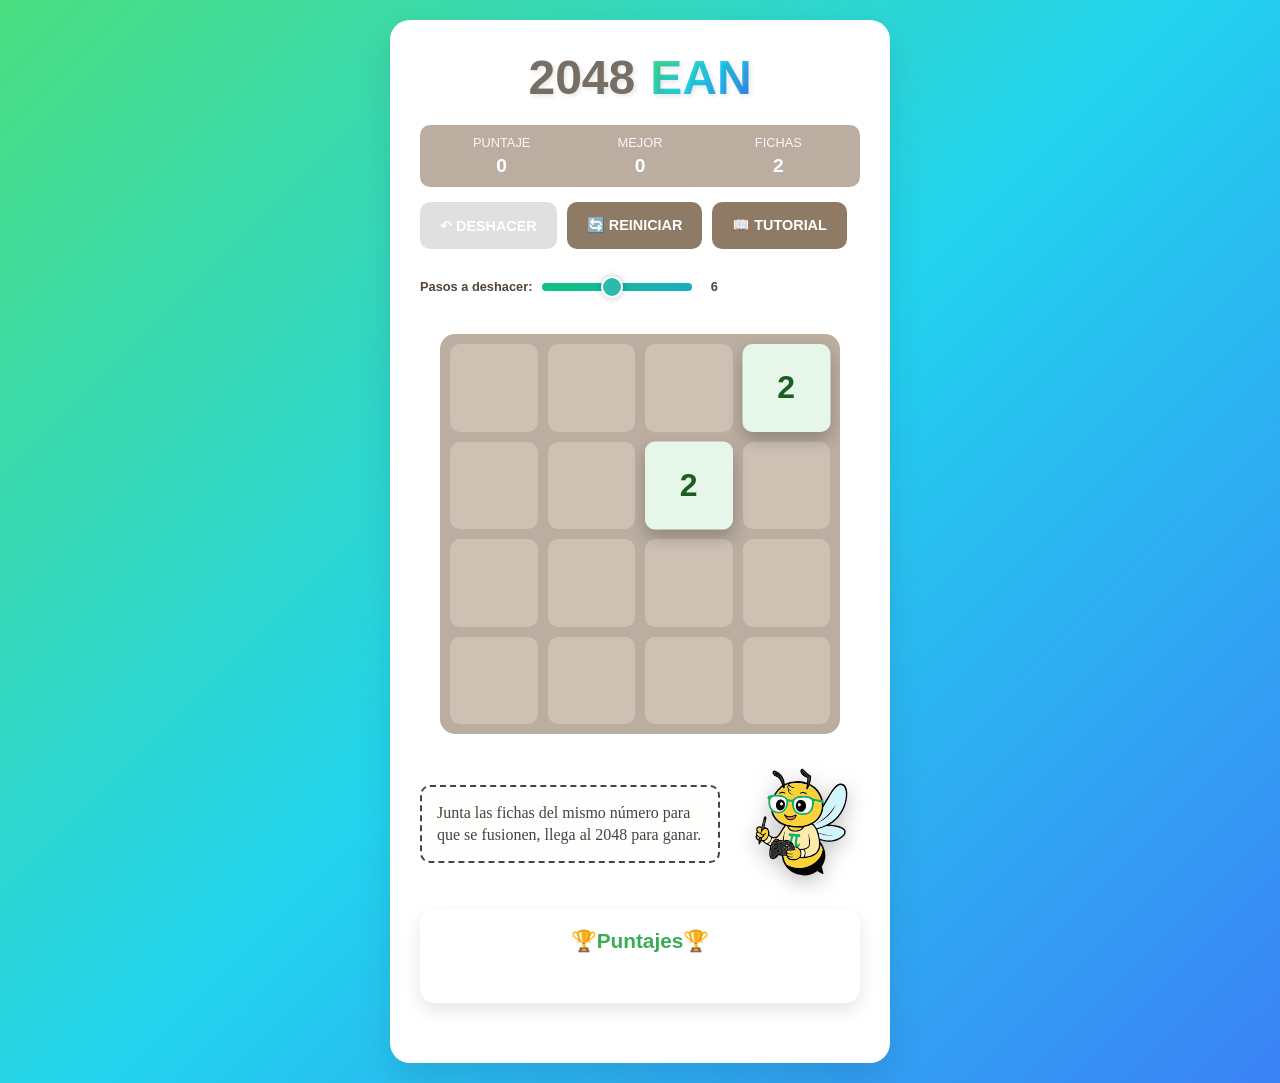
==== commit 99df5ae7: "update: organizacion de la arquitectura para implementacion en aws" ====
--- a/2048.html
+++ b/2048.html
@@ -4,7 +4,7 @@
   <meta charset="UTF-8">
   <meta name="viewport" content="width=device-width, initial-scale=1.0">
   <title>2048 EAN</title>
-    <link rel="icon" type="image/svg+xml" href="logo.svg">
+    <link rel="icon" type="image/svg+xml" href="favicon.svg">
   <link rel="stylesheet" href="estilos.css">
 </head>
 <body>
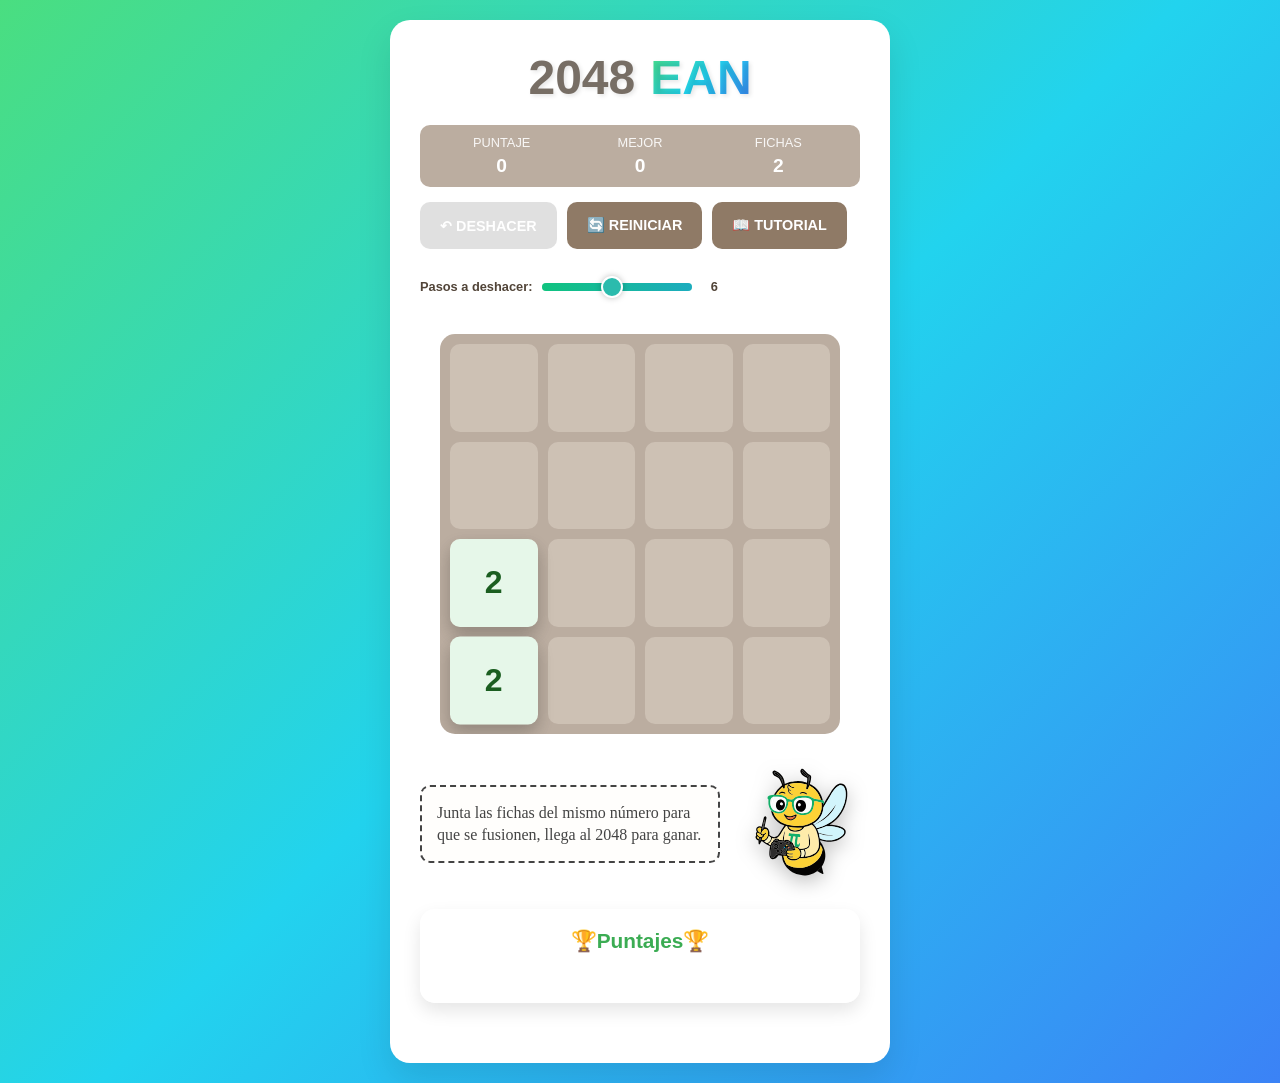
==== commit badc4101: "feat & doc: Arrgelo de estructura del repo y documentacion pertinente" ====
--- a/2048.html
+++ b/2048.html
@@ -4,8 +4,8 @@
   <meta charset="UTF-8">
   <meta name="viewport" content="width=device-width, initial-scale=1.0">
   <title>2048 EAN</title>
-    <link rel="icon" type="image/svg+xml" href="favicon.svg">
-  <link rel="stylesheet" href="estilos.css">
+    <link rel="icon" type="image/svg+xml" href="img/favicon.svg">
+  <link rel="stylesheet" href="styles/estilos.css">
 </head>
 <body>
   <div class="contenedor-juego">
@@ -76,7 +76,7 @@
         <p class="texto-instrucciones" id="textoInstrucciones">
           Junta las fichas del mismo número para que se fusionen, llega al 2048 para ganar.
         </p>
-        <img src="Meli-01.svg" alt="Meli botón" class="meli-boton" id="meliSwitch">
+        <img src="img/Meli-01.svg" alt="Meli botón" class="meli-boton" id="meliSwitch">
       </div>
 
       <div id="mini-score" class="mini-score">
--- a/styles/estilos.css
+++ b/styles/estilos.css
@@ -0,0 +1,1564 @@
+/* Reset y configuración básica */
+* {
+  margin: 0;
+  padding: 0;
+  box-sizing: border-box;
+}
+
+body {
+  font-family: 'Arial', sans-serif;
+  background: linear-gradient(135deg, #4ade80 0%, #22d3ee 50%, #3b82f6 100%);
+  min-height: 100vh;
+  display: flex;
+  flex-direction: column;
+  justify-content: center;
+  align-items: center;
+  padding: 20px;
+}
+
+/* Contenedor principal */
+.contenedor-juego {
+  background: white;
+  border-radius: 20px;
+  padding: 30px;
+  box-shadow: 0 15px 35px rgba(0, 0, 0, 0.1);
+  max-width: 500px;
+  width: 100%;
+  text-align: center;
+}
+
+/* Encabezado */
+.encabezado {
+  margin-bottom: 30px;
+}
+
+.titulo {
+  font-size: 3rem;
+  font-weight: bold;
+  color: #776e65;
+  margin-bottom: 20px;
+  text-shadow: 2px 2px 4px rgba(0, 0, 0, 0.1);
+  display: flex;
+  align-items: center;
+  justify-content: center;
+  gap: 15px;
+}
+
+.titulo .ean {
+  font-size: 3rem;
+  font-weight: bold;
+
+  /* Degradado igual al del body */
+  background: linear-gradient(135deg, #4ade80 0%, #22d3ee 50%, #3b82f6 100%);
+  -webkit-background-clip: text; /* Chrome / Safari */
+  -webkit-text-fill-color: transparent;
+  background-clip: text;          /* Firefox */
+  color: transparent;             /* fallback */
+}
+
+
+.barra-info {
+  display: flex;
+  justify-content: space-between;
+  align-items: center;
+  gap: 15px;
+  margin-bottom: 20px;
+  flex-wrap: wrap;
+}
+
+.contenedor-puntajes {
+  background: #bbada0;
+  color: white;
+  padding: 10px 20px;
+  border-radius: 10px;
+  flex-grow: 1;
+  display: flex;
+  align-items: center;
+  justify-content: space-between;
+}
+
+.grupo-puntajes {
+  display: flex;
+  gap: 15px;
+  flex: 1;
+}
+
+.item-puntaje {
+  text-align: center;
+  flex: 1;
+}
+
+.etiqueta-puntaje {
+  font-size: 0.8rem;
+  margin-bottom: 5px;
+  opacity: 0.9;
+}
+
+.valor-puntaje {
+  font-size: 1.2rem;
+  font-weight: bold;
+}
+
+.abeja {
+  font-size: 1.5rem;
+}
+
+.contenedor-botones {
+  display: flex;
+  gap: 10px;
+  flex-wrap: wrap;
+}
+
+.btn-juego {
+  background: #8f7a66;
+  color: white;
+  border: none;
+  padding: 15px 20px;
+  border-radius: 10px;
+  font-size: 0.9rem;
+  font-weight: bold;
+  cursor: pointer;
+  transition: all 0.3s ease;
+  min-width: 80px;
+}
+
+.btn-juego:hover {
+  background: #9f857a;
+  transform: translateY(-2px);
+}
+
+.btn-juego:disabled {
+  background: #ccc;
+  cursor: not-allowed;
+  transform: none;
+  opacity: 0.6;
+}
+
+/* Controles adicionales */
+.controles-extra {
+  display: flex;
+  justify-content: space-between;
+  align-items: center;
+  gap: 10px;
+  margin-bottom: 20px;
+  font-size: 0.8rem;
+  color: #776e65;
+}
+
+/* Contenedor del control de deshacer */
+.control-deshacer {
+  width: 100%;               /* ocupa todo el ancho */
+  display: flex;
+  justify-content: center;   /* 🔥 centra todo en horizontal */
+  align-items: center;       /* alinea verticalmente */
+  gap: 10px;
+  margin-top: 15px;
+  font-weight: bold;
+  color: #332416da;
+  text-align: center;        /* centra también el texto */
+}
+
+
+/* Slider base */
+#rango-deshacer {
+  -webkit-appearance: none;
+  appearance: none;
+  width: 150px;
+  height: 8px;
+  border-radius: 5px;
+  background: #c8f7d4;
+  outline: none;
+  cursor: pointer;
+}
+
+/* Track del slider */
+#rango-deshacer::-webkit-slider-runnable-track {
+  height: 8px;
+  border-radius: 5px;
+  background: linear-gradient(90deg, #10c37f, #1cacbf);
+}
+#rango-deshacer::-moz-range-track {
+  height: 8px;
+  border-radius: 5px;
+  background: linear-gradient(90deg, #10c37f, #1cacbf);
+}
+
+/* Thumb (el circulito que se mueve) */
+#rango-deshacer::-webkit-slider-thumb {
+  -webkit-appearance: none;
+  appearance: none;
+  width: 22px;
+  height: 22px;
+  border-radius: 50%;
+  background: #2bbbad;
+  border: 2px solid white;
+  box-shadow: 0 0 6px rgba(0,0,0,0.25);
+  cursor: pointer;
+  margin-top: -7px; /* centra el círculo */
+}
+#rango-deshacer::-moz-range-thumb {
+  width: 22px;
+  height: 22px;
+  border-radius: 50%;
+  background: #2bbbad;
+  border: 2px solid white;
+  box-shadow: 0 0 6px rgba(0,0,0,0.25);
+  cursor: pointer;
+}
+
+/* Valor mostrado */
+#valor-deshacer {
+  min-width: 24px;
+  text-align: center;
+  font-weight: bold;
+  color: #332416da;
+}
+
+
+/* Tablero */
+.tablero-juego {
+  position: relative;
+  background: #bbada0;
+  border-radius: 15px;
+  padding: 10px;
+  margin: 0 auto;
+  width: 100%;
+  max-width: 400px;
+  aspect-ratio: 1;
+  display: grid;
+  grid-template-columns: repeat(4, 1fr);
+  grid-template-rows: repeat(4, 1fr);
+  gap: 10px;
+  touch-action: none;
+  overflow: hidden;
+}
+
+/* Celdas */
+.celda {
+  background: rgba(238, 228, 218, 0.35);
+  border-radius: 10px;
+  aspect-ratio: 1;
+  display: flex;
+  align-items: center;
+  justify-content: center;
+}
+
+/* Fichas */
+.ficha {
+  position: absolute;
+  border-radius: 10px;
+  font-weight: bold;
+  display: flex;
+  align-items: center;
+  justify-content: center;
+  aspect-ratio: 1;
+  font-size: 2rem;
+  z-index: 1;
+  box-shadow: 0 8px 18px rgba(0, 0, 0, 0.12);
+  user-select: none;
+  -webkit-user-select: none;
+
+  /* 🔥 Cambios */
+  transition: transform 0.3s ease-in-out, opacity 0.12s ease-in-out;
+  will-change: transform, opacity;
+}
+
+
+/* Animaciones */
+.ficha.nueva {
+  animation: aparecer 0.2s ease-in-out;
+}
+
+.ficha.fusion {
+  animation: salto 0.2s ease-in-out;
+}
+
+@keyframes aparecer {
+  0% {
+    opacity: 0;
+    transform: scale(0);
+  }
+  100% {
+    opacity: 1;
+    transform: scale(1);
+  }
+}
+
+@keyframes salto {
+  0% { transform: scale(1); }
+  50% { transform: scale(1.1); }
+  100% { transform: scale(1); }
+}
+
+
+/* Colores de fichas (válido tanto para el tutorial como para el juego) */
+.ficha.v2,    .ficha-inner.v2    { background: #e6f7e9; color: #1b5e20; }
+.ficha.v4,    .ficha-inner.v4    { background: #c8f7d4; color: #1b5e20; }
+.ficha.v8,    .ficha-inner.v8    { background: #81c784; color: #ffffff; }
+.ficha.v16,   .ficha-inner.v16   { background: #4caf50; color: #ffffff; }
+.ficha.v32,   .ficha-inner.v32   { background: #2e7d32; color: #ffffff; }
+.ficha.v64,   .ficha-inner.v64   { background: #1b5e20; color: #ffffff; }
+.ficha.v128,  .ficha-inner.v128  { background: #2AA589; color: #ffffff; font-size: 1.7rem; }
+.ficha.v256,  .ficha-inner.v256  { background: #008272; color: #ffffff; font-size: 1.7rem; }
+.ficha.v512,  .ficha-inner.v512  { background: #005C4D; color: #ffffff; font-size: 1.7rem; }
+.ficha.v1024, .ficha-inner.v1024 { background: #003B4C; color: #ffffff; font-size: 1.5rem; }
+.ficha.v2048, .ficha-inner.v2048 { background: #2bbbad; color: #ffffff; font-size: 1.5rem; box-shadow: 0 0 20px rgba(43,187,173,0.7); }
+.ficha.v4096, .ficha-inner.v4096 { background: #5C2AB2; color: #ffffff; font-size: 1.5rem; box-shadow: 0 0 25px rgba(92,42,178,0.8); }
+.ficha.v8192, .ficha-inner.v8192 { background: #892AB2; color: #ffffff; font-size: 1.5rem; box-shadow: 0 0 30px rgba(137,42,178,0.85); }
+.ficha.v16384,.ficha-inner.v16384{ background: #B22A89; color: #ffffff; font-size: 1.4rem; box-shadow: 0 0 35px rgba(178,42,137,0.9); }
+.ficha.v32768,.ficha-inner.v32768{ background: #B22A5C; color: #ffffff; font-size: 1.4rem; box-shadow: 0 0 40px rgba(178,42,92,0.9); }
+.ficha.v65536,.ficha-inner.v65536{ background: #000000; color: #ffffff; font-size: 1.3rem; box-shadow: 0 0 45px rgba(255,255,255,0.8); }
+
+
+/* Instrucciones */
+.instrucciones {
+  margin-top: 30px;
+  color: #776e65;
+  font-size: 0.9rem;
+  line-height: 1.4;
+}
+
+/* Pantalla final */
+.fin-juego {
+  position: absolute;
+  top: 0;
+  left: 0;
+  width: 100%;
+  height: 100%;
+  background: rgba(255, 255, 255, 0.95);
+  border-radius: 15px;
+  display: none;
+  align-items: center;
+  justify-content: center;
+  flex-direction: column;
+  z-index: 100;
+}
+
+.fin-juego.mostrar {
+  display: flex;
+}
+
+.texto-fin {
+  font-size: 2rem;
+  font-weight: bold;
+  color: #776e65;
+  margin-bottom: 20px;
+}
+
+.puntaje-fin {
+  font-size: 1.2rem;
+  color: #8f7a66;
+  margin-bottom: 20px;
+}
+
+.botones-fin {
+  display: flex;
+  gap: 10px;
+}
+
+/* Sección educativa */
+.seccion-educativa {
+  background: rgba(255, 255, 255, 0.95);
+  border-radius: 20px;
+  padding: 30px;
+  margin-top: 30px;
+  max-width: 800px;
+  box-shadow: 0 10px 25px rgba(0, 0, 0, 0.1);
+}
+
+.seccion-educativa h2 {
+  color: #3bac53;
+  font-size: 1.8rem;
+  margin-bottom: 20px;
+  text-align: center;
+  font-weight: bold;
+}
+
+.seccion-educativa h3 {
+  color: #2d8441;
+  font-size: 1.3rem;
+  margin-top: 25px;
+  margin-bottom: 15px;
+  font-weight: bold;
+}
+
+.seccion-educativa p {
+  color: #555;
+  line-height: 1.6;
+  margin-bottom: 15px;
+  text-align: justify;
+}
+
+.seccion-educativa .resaltado {
+  background: linear-gradient(120deg, rgba(59, 172, 83, 0.1) 0%, rgba(59, 172, 83, 0.05) 100%);
+  padding: 15px;
+  border-left: 4px solid #3bac53;
+  border-radius: 5px;
+  margin: 20px 0;
+}
+
+.seccion-educativa ul {
+  color: #555;
+  padding-left: 20px;
+  margin-bottom: 15px;
+}
+
+.seccion-educativa li {
+  margin-bottom: 8px;
+  line-height: 1.5;
+}
+
+/* Responsive */
+@media (max-width: 480px) {
+  .contenedor-juego { padding: 20px; margin: 10px; }
+  .titulo { font-size: 2.5rem; margin-bottom: 15px; }
+  .titulo .ean { font-size: 2.5rem; }
+  .barra-info { flex-direction: column; gap: 15px; }
+  .contenedor-puntajes { width: 100%; }
+  .contenedor-botones { width: 100%; justify-content: center; }
+  .btn-juego { flex: 1; min-width: 70px; padding: 10px; font-size: 0.8rem; }
+  .tablero-juego { max-width: 300px; gap: 8px; padding: 8px; }
+  .ficha { font-size: 1.5rem; }
+  .ficha.v128, .ficha.v256, .ficha.v512 { font-size: 1.3rem; }
+  .ficha.v1024, .ficha.v2048 { font-size: 1.1rem; }
+  .instrucciones { font-size: 0.8rem; margin-top: 20px; }
+  .seccion-educativa { padding: 20px; margin: 20px 10px; }
+  .seccion-educativa h2 { font-size: 1.5rem; }
+  .seccion-educativa h3 { font-size: 1.2rem; }
+}
+
+@media (prefers-reduced-motion: reduce) {
+  .ficha { transition: none; animation: none; }
+}
+
+/* --- Mini Scoreboard --- */
+.mini-score {
+  background: rgba(255, 255, 255, 0.95);
+  border-radius: 15px;
+  padding: 20px;
+  margin-top: 25px;
+  box-shadow: 0 8px 18px rgba(0, 0, 0, 0.1);
+  max-width: 500px;
+  width: 100%;
+  text-align: center;
+}
+
+.mini-score h3 {
+  color: #3bac53;
+  font-size: 1.3rem;
+  margin-bottom: 15px;
+  font-weight: bold;
+}
+
+#lista-scores {
+  list-style: none;
+  margin: 0 0 15px 0;
+  padding: 0;
+  max-height: none; /* se ajustará al expandir */
+  overflow: hidden;
+  transition: max-height 0.3s ease;
+}
+
+#lista-scores li {
+  padding: 6px 10px;
+  margin-bottom: 4px;
+  background: #f8f8f8;
+  border-radius: 6px;
+  font-size: 0.9rem;
+  display: flex;
+  justify-content: space-between;
+  color: #444;
+}
+
+#lista-scores li:nth-child(odd) {
+  background: #f1f1f1;
+}
+
+/* Limite inicial a 3 ítems (lo maneja JS, pero añadimos seguridad visual) */
+#lista-scores.mostrando-3 li:nth-child(n+4) {
+  display: none;
+}
+
+/* Botón Ver más mantiene coherencia con botones del juego */
+#btn-ver-mas {
+  background: #8f7a66;
+  color: white;
+  border: none;
+  padding: 10px 16px;
+  border-radius: 10px;
+  font-size: 0.9rem;
+  font-weight: bold;
+  cursor: pointer;
+  transition: all 0.3s ease;
+}
+
+#btn-ver-mas:hover {
+  background: #9f857a;
+  transform: translateY(-2px);
+}
+
+/* Responsive igual que otros bloques */
+@media (max-width: 480px) {
+  .mini-score {
+    padding: 15px;
+    margin: 20px 10px;
+  }
+  .mini-score h3 {
+    font-size: 1.1rem;
+  }
+  #lista-scores li {
+    font-size: 0.8rem;
+    padding: 5px 8px;
+  }
+}
+
+/* =======================================================
+   Flechas y acordeón (para menú y tutorial)
+   ======================================================= */
+
+.flecha {
+  width: 16px;
+  height: 16px;
+  fill: white;
+  transition: transform 0.4s ease;
+  display: inline-block;
+}
+
+.flecha.arriba {
+  transform: rotate(180deg);
+}
+
+.acordeon {
+  margin-top: 20px;
+}
+
+.acordeon-btn {
+  background: #8f7a66;
+  color: white;
+  border: none;
+  padding: 10px 16px;
+  border-radius: 10px;
+  font-weight: bold;
+  cursor: pointer;
+  transition: all 0.3s ease;
+  display: inline-flex;
+  align-items: center;
+  gap: 8px;
+}
+
+.acordeon-btn:hover {
+  background: #9f857a;
+  transform: translateY(-2px);
+}
+
+.acordeon-contenido {
+  display: none;           /* totalmente oculto */
+  background: #f9f9f9;
+  padding: 15px;
+  border-radius: 10px;
+  color: #444;
+  font-size: 0.95rem;
+  line-height: 1.5;
+  text-align: left;
+}
+
+.acordeon-contenido.expandido {
+  display: block;          /* se muestra normal */
+}
+
+
+
+
+/* Opcional: estilo del bloque de descripción en menu.html */
+.descripcion {
+  margin-top: 15px;
+  font-size: 1rem;
+  color: #444;
+  background: #f9f9f9;
+  padding: 10px 15px;
+  border-radius: 10px;
+  overflow: hidden;
+  max-height: 2.2em; /* muestra una línea por defecto */
+  transition: max-height 0.45s ease;
+  line-height: 1.2em;
+  text-align: left;
+}
+
+.descripcion.expandida {
+  max-height: 600px;
+}
+
+#btn-expandir {
+  margin-top: 10px;
+  background: #8f7a66;
+  color: white;
+  border: none;
+  padding: 10px 16px;
+  border-radius: 10px;
+  font-weight: bold;
+  cursor: pointer;
+  transition: transform 0.2s ease, background 0.2s ease;
+  display: inline-flex;
+  align-items: center;
+  gap: 8px;
+}
+
+#btn-expandir:hover {
+  background: #9f857a;
+  transform: translateY(-2px);
+}
+
+/* Contenedor principal del menú */
+.contenedor-menu {
+  background: white;
+  border-radius: 20px;
+  padding: 30px;
+  max-width: 600px;
+  width: 100%;
+  text-align: center;
+  box-shadow: 0 15px 35px rgba(0,0,0,0.1);
+  margin: 24px auto;
+}
+
+/* Asegurar que todo el texto esté dentro del cuadro */
+.contenedor-menu p,
+.contenedor-menu h3,
+.contenedor-menu ul {
+  color: #444;
+  text-align: left;
+  margin-bottom: 15px;
+}
+
+/* Botón acordeón */
+.acordeon-btn {
+  background: #8f7a66;
+  color: white;
+  border: none;
+  padding: 10px 16px;
+  border-radius: 10px;
+  font-weight: bold;
+  cursor: pointer;
+  transition: all 0.3s ease;
+  display: inline-flex;
+  align-items: center;
+  justify-content: space-between;
+  gap: 8px;
+  width: 100%;
+  text-align: left;
+}
+
+.acordeon-btn:hover {
+  background: #9f857a;
+  transform: translateY(-2px);
+}
+
+/* Contenido desplegable */
+.acordeon-contenido {
+  margin-top: 10px;
+  background: #f9f9f9;
+  padding: 15px;
+  border-radius: 10px;
+  color: #444;
+  font-size: 0.95rem;
+  line-height: 1.5;
+  max-height: 0;
+  overflow: hidden;
+  transition: max-height 0.5s ease;
+  text-align: left;
+}
+
+.acordeon-contenido.expandido {
+  max-height: 1000px; /* suficiente para texto largo */
+}
+
+/* Flecha SVG */
+.flecha {
+  width: 18px;
+  height: 18px;
+  fill: white;
+  transition: transform 0.4s ease;
+}
+
+.flecha.arriba {
+  transform: rotate(180deg);
+}
+
+/* Responsive ajustes */
+@media (max-width: 480px) {
+  .contenedor-menu {
+    padding: 20px;
+    margin: 10px;
+  }
+  .acordeon-btn {
+    font-size: 0.9rem;
+    padding: 10px;
+  }
+  .acordeon-contenido {
+    font-size: 0.85rem;
+    padding: 10px;
+  }
+}
+
+.botones-menu {
+  display: flex;
+  justify-content: center;
+  gap: 15px;
+  margin-top: 30px; /* 🔥 más espacio respecto al acordeón */
+  flex-wrap: wrap;
+}
+
+.carrusel {
+  position: relative;
+  overflow: hidden;
+  width: 100%;
+  min-height: 300px;
+}
+
+.carrusel-item {
+  display: none;
+  text-align: center;
+  animation: fade 0.4s ease;
+}
+
+.carrusel-item.activo {
+  display: block;
+}
+
+@keyframes fade {
+  from { opacity: 0; }
+  to   { opacity: 1; }
+}
+
+.carrusel-controles {
+  display: flex;
+  justify-content: space-between;
+  margin-top: 15px;
+}
+
+.carrusel-controles button {
+  background: #fff;
+  border: 2px solid #ccc;
+  padding: 8px 12px;
+  border-radius: 8px;
+  cursor: pointer;
+}
+
+.mini-tablero {
+  margin: 10px auto;
+  width: 252px;   /* antes 180px */
+  height: 252px;  /* antes 180px */
+  display: grid;
+  grid-template-columns: repeat(4, 1fr);
+  grid-template-rows: repeat(4, 1fr);
+  gap: 6px;       /* antes 4px */
+  background: #bbada0;
+  border-radius: 8px;
+  padding: 6px;   /* antes 4px */
+}
+
+
+.mini-celda {
+  background: #cdc1b4;
+  border-radius: 4px;
+  display: flex;
+  align-items: center;
+  justify-content: center;
+  font-weight: bold;
+  font-size: 18px;
+}
+
+
+/* Colores de mini-celdas (tutorial) */
+.mini-celda.v2    { background: #e6f7e9; color: #1b5e20; }
+.mini-celda.v4    { background: #c8f7d4; color: #1b5e20; }
+.mini-celda.v8    { background: #81c784; color: #ffffff; }
+.mini-celda.v16   { background: #4caf50; color: #ffffff; }
+.mini-celda.v32   { background: #2e7d32; color: #ffffff; }
+.mini-celda.v64   { background: #1b5e20; color: #ffffff; }
+.mini-celda.v128  { background: #2AA589; color: #ffffff; font-size: 16px; }
+.mini-celda.v256  { background: #008272; color: #ffffff; font-size: 16px; }
+.mini-celda.v512  { background: #005C4D; color: #ffffff; font-size: 16px; }
+.mini-celda.v1024 { background: #003B4C; color: #ffffff; font-size: 14px; }
+.mini-celda.v2048 { background: #2bbbad; color: #ffffff; font-size: 14px; box-shadow: 0 0 12px rgba(43,187,173,0.6); }
+.mini-celda.v4096 { background: #5C2AB2; color: #ffffff; font-size: 14px; box-shadow: 0 0 14px rgba(92,42,178,0.6); }
+.mini-celda.v8192 { background: #892AB2; color: #ffffff; font-size: 14px; box-shadow: 0 0 16px rgba(137,42,178,0.7); }
+.mini-celda.v16384 { background: #B22A89; color: #ffffff; font-size: 13px; box-shadow: 0 0 18px rgba(178,42,137,0.8); }
+.mini-celda.v32768 { background: #B22A5C; color: #ffffff; font-size: 13px; box-shadow: 0 0 20px rgba(178,42,92,0.9); }
+.mini-celda.v65536 { background: #000000; color: #ffffff; font-size: 12px; box-shadow: 0 0 22px rgba(255,255,255,0.8); }
+.carrusel-indicadores {
+  display: flex;
+  gap: 6px;
+  align-items: center;
+  justify-content: center;
+}
+
+.carrusel-indicadores .indicador {
+  width: 13px;
+  height: 13px;
+  background: #ccc;
+  border-radius: 50%;
+  transition: background 0.2s ease;
+}
+
+.carrusel-indicadores .indicador.activo {
+  background: #3bac53; /* verde del tema */
+}
+
+/* === Estilo ventana modal de victoria === */
+#overlay {
+  position: fixed;
+  top: 0; left: 0;
+  width: 100%; height: 100%;
+  background: rgba(0,0,0,0.6);
+  display: none;
+  align-items: center;
+  justify-content: center;
+  z-index: 9999;
+}
+
+#overlay.mostrar {
+  display: flex;
+}
+
+.modal-victoria {
+  background: #ffffff;
+  border-radius: 12px;
+  padding: 24px;
+  text-align: center;
+  width: 320px;
+  box-shadow: 0 6px 20px rgba(0,0,0,0.25);
+  animation: aparecer 0.3s ease-out;
+}
+
+.modal-victoria h2 {
+  margin-top: 0;
+  color: #2bbbad;
+}
+
+.modal-victoria p {
+  margin: 12px 0;
+  font-weight: bold;
+}
+
+.modal-victoria .botones-fin {
+  display: flex;
+  justify-content: space-between;
+  margin-top: 16px;
+}
+
+.modal-victoria .btn-juego {
+  flex: 1;
+  margin: 0 5px;
+}
+
+@keyframes aparecer {
+  from { transform: scale(0.8); opacity: 0; }
+  to { transform: scale(1); opacity: 1; }
+}
+
+.meli-contenedor {
+  margin: 20px 0;
+  text-align: center;
+}
+
+.meli-img {
+  max-width: 200px;
+  height: auto;
+  cursor: pointer;
+  transition: transform 0.2s ease;
+  filter: drop-shadow(0 6px 10px rgba(0, 0, 0, 0.25)); /* sombra detrás */
+}
+
+/* Animación de rebote al hacer clic */
+.meli-img:active {
+  animation: rebote 0.3s ease;
+}
+
+@keyframes rebote {
+  0%   { transform: scale(0.9); }
+  50%  { transform: scale(1.1); }
+  100% { transform: scale(1); }
+}
+
+.instrucciones-meli {
+  display: flex;
+  justify-content: space-between;
+  align-items: center;
+  gap: 20px;
+  margin-top: 30px;
+}
+
+.texto-instrucciones {
+  flex: 1;
+  font-size: 1rem;
+  color: #444;
+  line-height: 1.4;
+  text-align: left;
+}
+
+.meli-boton {
+  max-width: 120px;
+  height: auto;
+  cursor: pointer;
+  filter: drop-shadow(0 6px 10px rgba(0, 0, 0, 0.25));
+  transition: transform 0.2s ease, filter 0.3s ease;
+}
+
+/* Rebote al hacer clic */
+.meli-boton:active {
+  animation: rebote 0.3s ease;
+}
+
+@keyframes rebote {
+  0%   { transform: scale(0.9); }
+  50%  { transform: scale(1.1); }
+  100% { transform: scale(1); }
+}
+
+/* Estado brillante como un switch */
+.meli-boton.brillante {
+  filter: drop-shadow(0 0 15px #ffeb3b) brightness(1.3);
+}
+
+.texto-instrucciones {
+  flex: 1;
+  font-size: 1rem;
+  color: #444;
+  line-height: 1.4;
+  text-align: left;
+  padding: 15px;
+  border: 2px dashed #444;       /* estilo "dibujado" */
+  border-radius: 10px;
+  background: #fffefc;           /* un blanco cálido */
+  font-family: "Comic Sans MS", "Architects Daughter", cursive; /* estilo dibujado */
+  transition: all 0.3s ease;
+}
+
+/* ✨ Resplandor muy tenue cuando hay 14 fichas */
+.tablero-juego.alerta14 {
+  box-shadow: 0 0 12px 4px rgba(255, 215, 0, 0.2) inset; /* amarillo suave */
+  transition: box-shadow 0.8s ease; /* transición muy suave */
+}
+
+/* ✨ Resplandor medio cuando hay 15 fichas */
+.tablero-juego.alerta15 {
+  box-shadow: 0 0 20px 8px rgba(255, 215, 0, 0.5) inset; /* amarillo más notorio */
+  transition: box-shadow 0.8s ease;
+}
+
+/* 🔥 Resplandor parpadeante cuando hay 16 fichas */
+.tablero-juego.alerta16 {
+  animation: parpadeoNaranja 2.5s infinite ease-in-out;
+}
+
+@keyframes parpadeoNaranja {
+  0%   { box-shadow: 0 0 18px 8px rgba(255, 140, 0, 0.4) inset; }
+  50%  { box-shadow: 0 0 28px 14px rgba(255, 140, 0, 0.8) inset; }
+  100% { box-shadow: 0 0 18px 8px rgba(255, 140, 0, 0.4) inset; }
+}
+
+@media (min-aspect-ratio: 16/9) and (min-width: 1024px) {
+  /* Contenedor principal */
+  .contenedor-juego {
+    display: grid;
+    grid-template-columns: 300px 1fr 300px; /* izquierda - centro - derecha */
+    gap: 30px;
+    align-items: start;
+    justify-items: center;
+    max-width: 1200px;
+    width: calc(100% - 40px);
+    padding: 30px 20px;
+  }
+
+  .encabezado {
+    display: contents;
+  }
+
+  .titulo {
+    grid-column: 1 / -1;
+    justify-self: center;
+    margin-bottom: 25px;
+  }
+
+  /* Columna izquierda → puntajes y controles */
+  .barra-info {
+    grid-column: 1;
+    display: flex;
+    flex-direction: column;
+    align-items: stretch;
+    gap: 15px;
+    width: 100%;
+  }
+
+  .contenedor-puntajes {
+    width: 100%;
+    flex-direction: column;
+    padding: 15px;
+  }
+
+  .grupo-puntajes {
+    flex-direction: column;
+    gap: 10px;
+  }
+
+  .contenedor-botones {
+    width: 100%;
+    flex-direction: column;
+    gap: 10px;
+  }
+
+  .btn-juego {
+    width: 100%;
+    padding: 12px 16px;
+  }
+
+/* Controles adicionales */
+.controles-extra {
+  display: flex;
+  justify-content: space-between;
+  align-items: center;
+  gap: 10px;
+  margin-bottom: 20px;
+  font-size: 0.8rem;
+  color: #776e65;
+}
+
+/* Contenedor del control de deshacer */
+.control-deshacer {
+  display: flex;
+  align-items: center;
+  gap: 10px;
+  margin-top: 10px;
+  font-weight: bold;
+  color: #332416da;
+}
+
+  /* Centro → tablero */
+  .tablero-juego {
+    grid-column: 2;
+    justify-self: center;
+    max-width: 450px;
+    width: 100%;
+    aspect-ratio: 1;
+  }
+
+  /* Columna derecha → Meli e instrucciones arriba, mini-score pegado debajo */
+  .instrucciones-meli {
+    grid-column: 3;
+    flex-direction: column;
+    align-items: center;
+    gap: 15px;
+    width: 100%;
+    margin-top: 0;
+  }
+
+  .texto-instrucciones {
+    width: 100%;
+    text-align: center;
+    margin-bottom: 0;
+  }
+
+  .meli-boton {
+    max-width: 100px;
+  }
+
+  /* Mini-score pegado debajo de Meli sin espacio extra */
+  #mini-score {
+    grid-column: 3;
+    width: 100%;
+    margin-top: 15px; /* Espacio mínimo entre Meli y score */
+    padding: 15px;
+  }
+
+  /* Asegurar que no hay espacios extra */
+  #mini-score h3 {
+    margin-bottom: 12px;
+  }
+
+  #lista-scores {
+    margin-bottom: 10px;
+  }
+}
+
+@media (min-aspect-ratio: 16/9) and (min-width: 1024px) {
+  /* Solo aplicar si existe .tutorial-desktop */
+  .tutorial-desktop .contenedor-juego {
+    display: grid;
+    grid-template-columns: 300px 1fr 300px; /* igual que 2048 */
+    gap: 30px;
+    align-items: start;
+    justify-items: center;
+    max-width: 1200px;
+    width: calc(100% - 40px);
+    padding: 30px 20px;
+  }
+
+  .tutorial-desktop .encabezado {
+    display: contents;
+  }
+
+  .tutorial-desktop .titulo {
+    grid-column: 1 / -1;
+    justify-self: center;
+    margin-bottom: 25px;
+  }
+
+  /* Columna izquierda → botones de navegación y controles */
+  .tutorial-desktop .controles-tutorial {
+    grid-column: 1;
+    display: flex;
+    flex-direction: column;
+    align-items: stretch;
+    gap: 15px;
+    width: 100%;
+  }
+
+  .tutorial-desktop .botones-navegacion {
+    background: #bbada0;
+    color: white;
+    padding: 15px;
+    border-radius: 10px;
+    width: 100%;
+  }
+
+.tutorial-desktop .botones-navegacion .btn-juego {
+  width: 100%;
+  padding: 18px 24px;   /* un poco más grandes */
+  margin-bottom: 70px;  /* más espacio entre botones */
+}
+
+
+  .tutorial-desktop .botones-navegacion .btn-juego:last-child {
+    margin-bottom: 0;
+  }
+
+  .tutorial-desktop .controles-carrusel {
+    display: flex;
+    flex-direction: column;
+    gap: 10px;
+    width: 100%;
+  }
+
+  .tutorial-desktop .controles-carrusel .btn-juego {
+    width: 100%;
+    padding: 12px 16px;
+  }
+
+  .tutorial-desktop .indicadores-tutorial {
+    display: flex;
+    flex-direction: column;
+    gap: 8px;
+    align-items: center;
+    margin: 15px 0;
+  }
+
+  .tutorial-desktop .indicadores-tutorial .indicador {
+    width: 12px;
+    height: 12px;
+    background: #ccc;
+    border-radius: 50%;
+    transition: background 0.2s ease;
+  }
+
+  .tutorial-desktop .indicadores-tutorial .indicador.activo {
+    background: #3bac53;
+  }
+
+  /* Centro → carrusel (como tablero) */
+  .tutorial-desktop .carrusel-centro {
+    grid-column: 2;
+    justify-self: center;
+    max-width: 450px;
+    width: 100%;
+  }
+
+  .tutorial-desktop .carrusel {
+    background: #bbada0;
+    border-radius: 15px;
+    padding: 20px;
+    min-height: 400px;
+    position: relative;
+    overflow: hidden;
+  }
+
+  .tutorial-desktop .carrusel-item {
+    background: white;
+    border-radius: 10px;
+    padding: 20px;
+    text-align: center;
+    min-height: 360px;
+    display: flex;
+    flex-direction: column;
+    justify-content: center;
+  }
+
+  .tutorial-desktop .carrusel-item h2 {
+    color: #3bac53;
+    margin-bottom: 20px;
+    font-size: 1.4rem;
+  }
+
+  .tutorial-desktop .carrusel-item p {
+    font-size: 1rem;
+    line-height: 1.5;
+    margin-bottom: 15px;
+    color: #444;
+  }
+
+  .tutorial-desktop .carrusel-item ul {
+    text-align: left;
+    max-width: 350px;
+    margin: 0 auto;
+    color: #444;
+  }
+
+.tutorial-desktop .mini-tablero {
+  width: 320px !important;
+  height: 320px !important;
+  margin: 20px auto;
+  gap: 6px;
+  border-radius: 8px;
+  padding: 6px;
+}
+
+
+  .tutorial-desktop .mini-celda {
+    font-size: 16px;
+    display: flex;
+    align-items: center;
+    justify-content: center;
+    background: #cdc1b4;
+    border-radius: 3px;
+    font-weight: bold;
+  }
+
+  /* Columna derecha → Meli tutorial */
+  .tutorial-desktop .meli-tutorial {
+    grid-column: 3;
+    display: flex;
+    flex-direction: column;
+    align-items: center;
+    gap: 15px;
+    width: 100%;
+    margin-top: 0;
+  }
+
+  .tutorial-desktop .instrucciones-tutorial {
+    background: rgba(255, 255, 255, 0.95);
+    border-radius: 15px;
+    padding: 20px;
+    width: 100%;
+    text-align: center;
+    box-shadow: 0 8px 18px rgba(0, 0, 0, 0.1);
+  }
+
+  .tutorial-desktop .instrucciones-tutorial p {
+    font-size: 0.9rem;
+    color: #444;
+    line-height: 1.4;
+    margin-bottom: 15px;
+  }
+
+  .tutorial-desktop .meli-tutorial-img {
+    max-width: 150px;
+    height: auto;
+    cursor: pointer;
+    transition: transform 0.2s ease;
+    filter: drop-shadow(0 6px 10px rgba(0, 0, 0, 0.25));
+  }
+
+  .tutorial-desktop .meli-tutorial-img:hover {
+    transform: scale(1.05);
+  }
+
+  .tutorial-desktop .info-tutorial {
+    background: rgba(255, 255, 255, 0.95);
+    border-radius: 15px;
+    padding: 15px;
+    width: 100%;
+    margin-top: 10px;
+    box-shadow: 0 8px 18px rgba(0, 0, 0, 0.1);
+  }
+
+  .tutorial-desktop .info-tutorial h3 {
+    color: #3bac53;
+    font-size: 1.1rem;
+    margin-bottom: 10px;
+    font-weight: bold;
+  }
+
+  .tutorial-desktop .info-tutorial p {
+    font-size: 0.85rem;
+    color: #444;
+    line-height: 1.3;
+    margin-bottom: 8px;
+  }
+}
+
+/* 🔹 Ajuste solo para escritorio */
+@media (min-width: 1024px) {
+  .tutorial-desktop .carrusel {
+    display: flex;
+    flex-wrap: nowrap;
+    overflow: hidden;
+    position: relative;
+  }
+
+  .tutorial-desktop .carrusel-item {
+    flex: 0 0 100%;   /* ocupa todo el ancho */
+    display: none;    /* ocultos por defecto */
+  }
+
+  .tutorial-desktop .carrusel-item.activo {
+    display: block;   /* solo uno visible */
+  }
+}
+/* 🔹 Colores de mini-celdas en el carrusel de escritorio */
+.tutorial-desktop .mini-celda.v2    { background: #e6f7e9; color: #1b5e20; }
+.tutorial-desktop .mini-celda.v4    { background: #c8f7d4; color: #1b5e20; }
+.tutorial-desktop .mini-celda.v8    { background: #81c784; color: #ffffff; }
+.tutorial-desktop .mini-celda.v16   { background: #4caf50; color: #ffffff; }
+.tutorial-desktop .mini-celda.v32   { background: #2e7d32; color: #ffffff; }
+.tutorial-desktop .mini-celda.v64   { background: #1b5e20; color: #ffffff; }
+.tutorial-desktop .mini-celda.v128  { background: #2AA589; color: #ffffff; font-size: 16px; }
+.tutorial-desktop .mini-celda.v256  { background: #008272; color: #ffffff; font-size: 16px; }
+.tutorial-desktop .mini-celda.v512  { background: #005C4D; color: #ffffff; font-size: 16px; }
+.tutorial-desktop .mini-celda.v1024 { background: #003B4C; color: #ffffff; font-size: 14px; }
+.tutorial-desktop .mini-celda.v2048 { background: #2bbbad; color: #ffffff; font-size: 14px; box-shadow: 0 0 12px rgba(43,187,173,0.6); }
+.tutorial-desktop .mini-celda.v4096 { background: #5C2AB2; color: #ffffff; font-size: 14px; box-shadow: 0 0 14px rgba(92,42,178,0.6); }
+.tutorial-desktop .mini-celda.v8192 { background: #892AB2; color: #ffffff; font-size: 14px; box-shadow: 0 0 16px rgba(137,42,178,0.7); }
+.tutorial-desktop .mini-celda.v16384 { background: #B22A89; color: #ffffff; font-size: 13px; box-shadow: 0 0 18px rgba(178,42,137,0.8); }
+.tutorial-desktop .mini-celda.v32768 { background: #B22A5C; color: #ffffff; font-size: 13px; box-shadow: 0 0 20px rgba(178,42,92,0.9); }
+.tutorial-desktop .mini-celda.v65536 { background: #000000; color: #ffffff; font-size: 12px; box-shadow: 0 0 22px rgba(255,255,255,0.8); }
+
+/* ==== Ajustes extra para cajones de consejos y Meli en desktop ==== */
+@media (min-width: 1024px) {
+  /* Intercambiar posiciones */
+  .tutorial-desktop .meli-tutorial {
+    display: flex;
+    flex-direction: column;
+  }
+
+  .tutorial-desktop .info-tutorial {
+    order: -1; /* 🔼 sube arriba */
+  }
+
+  .tutorial-desktop .instrucciones-tutorial {
+    order: 1;  /* 🔽 baja debajo */
+  }
+
+  /* Estilo punteado para los consejos */
+  .tutorial-desktop .info-tutorial {
+    border: 2px dashed #444;       /* líneas punteadas */
+    background: #fffefc;           /* blanco cálido */
+    border-radius: 10px;
+    padding: 20px;
+    text-align: left;
+    font-family: "Comic Sans MS", "Architects Daughter", cursive; /* estilo "dibujado" */
+    transition: all 0.3s ease;
+  }
+}
+/* ==== Indicadores más pequeños solo en PC ==== */
+@media (min-width: 1024px) {
+  .tutorial-desktop .indicadores-tutorial .indicador {
+    width: 9px;   /* antes 12px → 25% más pequeño */
+    height: 9px;
+  }
+}
+
+/* === Apariencia mejorada para los slides de controles === */
+.controles-grid {
+  display: grid;
+  grid-template-columns: 1fr;
+  gap: 20px;
+  margin: 20px 0;
+  max-width: 500px;
+  margin-left: auto;
+  margin-right: auto;
+}
+
+.control-item {
+  background: #f8f9fa;
+  padding: 20px;
+  border-radius: 12px;
+  border: 2px solid #e9ecef;
+  text-align: center;
+}
+
+.teclas {
+  display: flex;
+  justify-content: center;
+  gap: 8px;
+  margin-bottom: 12px;
+  flex-wrap: wrap;
+}
+
+.tecla {
+  background: #ffffff;
+  border: 2px solid #dee2e6;
+  border-bottom: 4px solid #adb5bd;
+  padding: 8px 12px;
+  border-radius: 6px;
+  font-family: 'Courier New', monospace;
+  font-weight: bold;
+  font-size: 14px;
+  color: #495057;
+  min-width: 40px;
+  display: inline-flex;
+  align-items: center;
+  justify-content: center;
+  box-shadow: 0 2px 4px rgba(0,0,0,0.1);
+}
+
+.tecla.combo {
+  font-size: 12px;
+  padding: 8px 10px;
+  min-width: 60px;
+}
+
+.control-item p {
+  margin: 0;
+  font-size: 14px;
+  color: #6c757d;
+  font-weight: 500;
+}
+
+/* Responsive móvil */
+@media (max-width: 768px) {
+  .controles-grid {
+    gap: 15px;
+  }
+  
+  .control-item {
+    padding: 15px;
+  }
+  
+  .tecla {
+    padding: 6px 8px;
+    font-size: 12px;
+    min-width: 35px;
+  }
+  
+  .tecla.combo {
+    font-size: 10px;
+    min-width: 50px;
+  }
+  
+  .control-item p {
+    font-size: 13px;
+  }
+}
+
+/* Versión desktop */
+@media (min-aspect-ratio: 16/9) and (min-width: 1024px) {
+  .tutorial-desktop .controles-grid {
+    grid-template-columns: 1fr;
+    max-width: 450px;
+  }
+  
+  .tutorial-desktop .control-item {
+    padding: 25px;
+  }
+  
+  .tutorial-desktop .tecla {
+    padding: 10px 15px;
+    font-size: 16px;
+    min-width: 45px;
+  }
+  
+  .tutorial-desktop .tecla.combo {
+    font-size: 14px;
+    min-width: 70px;
+  }
+  
+  .tutorial-desktop .control-item p {
+    font-size: 15px;
+  }
+}
+
+/* ==== Indicadores en horizontal y más pequeños (solo PC) ==== */
+@media (min-width: 1024px) {
+  .tutorial-desktop .indicadores-tutorial {
+    display: flex;
+    flex-direction: row;   /* 🔥 ahora en fila horizontal */
+    justify-content: center;
+    gap: 6px;
+    margin-top: 10px;
+  }
+
+  .tutorial-desktop .indicadores-tutorial .indicador {
+    width: 14px;   
+    height: 14px;
+    border-radius: 50%;
+    background: #ccc;
+    transition: background 0.2s ease, transform 0.2s ease;
+  }
+
+  .tutorial-desktop .indicadores-tutorial .indicador.activo {
+    background: #3bac53;
+    transform: scale(1.3); /* resalta la bolita activa */
+  }
+}
+
+
+/* === Cajoncito del slider en el tutorial === */
+.cajon-slider {
+  background: #f8f9fa;
+  border: 2px dashed #bbb;
+  border-radius: 10px;
+  padding: 15px 20px;
+  margin-top: 15px;
+  max-width: 350px;
+  margin-left: auto;
+  margin-right: auto;
+  box-shadow: 0 2px 6px rgba(0,0,0,0.1);
+}
+
+/* Animación de fusión (pop) */
+@keyframes fusion-pop {
+  0%   { transform: scale(1); }
+  40%  { transform: scale(1.25); }
+  60%  { transform: scale(0.95); }
+  100% { transform: scale(1); }
+}
+
+.fusion {
+  animation: fusion-pop 0.25s ease-in-out;
+}
+
+/* Contenedor general de la ficha */
+.ficha {
+  position: absolute;
+  border-radius: 10px;
+  aspect-ratio: 1;
+  z-index: 1;
+  user-select: none;
+  -webkit-user-select: none;
+  display: flex;
+  align-items: center;
+  justify-content: center;
+
+  /* 🔥 Movimiento entre celdas */
+  transition: transform 0.15s ease-in-out;
+}
+
+/* Contenido interno que maneja pop-in */
+.ficha-inner {
+  width: 100%;
+  height: 100%;
+  border-radius: 10px;
+  font-weight: bold;
+  font-size: 2rem;
+  display: flex;
+  align-items: center;
+  justify-content: center;
+  box-shadow: 0 8px 18px rgba(0, 0, 0, 0.12);
+
+  /* 🔥 Animación de aparición */
+  transition: transform 0.15s ease-in-out, opacity 0.12s ease;
+}
+
+.ficha { transition: transform 0.18s ease-in-out; will-change: transform; }
+.ficha-inner { transition: transform 0.15s ease-in-out, opacity 0.12s ease; }
+@keyframes fusion-pop { 0%{transform:scale(1)}40%{transform:scale(1.25)}60%{transform:scale(0.95)}100%{transform:scale(1)} }
+.fusion { animation: fusion-pop 0.25s ease-in-out; }
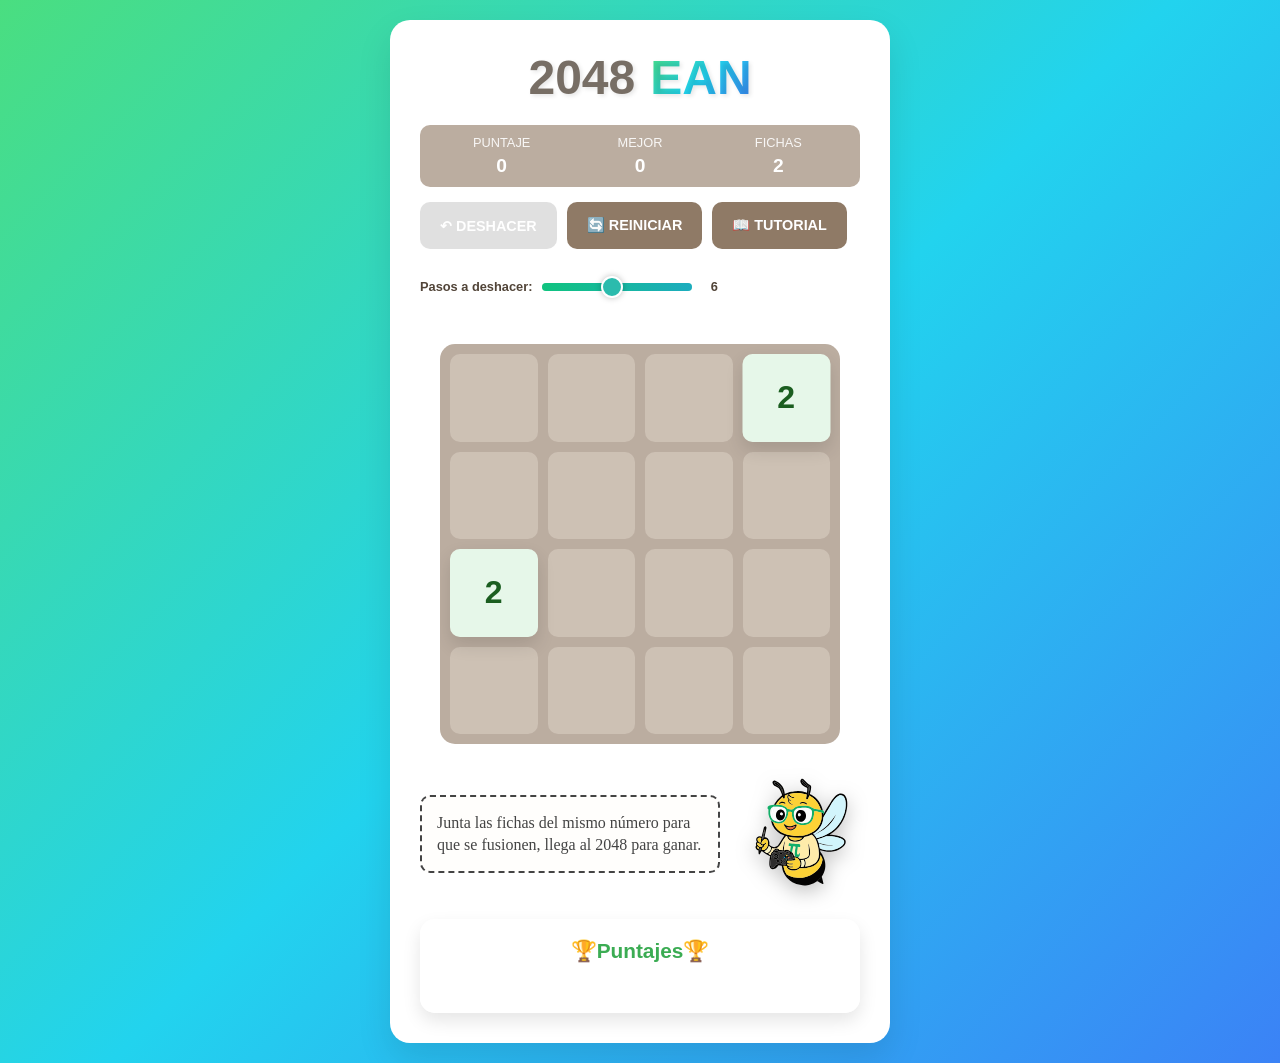
==== commit 7d08439f: "Reestructuración del proyecto" ====
--- a/2048.html
+++ b/2048.html
@@ -4,52 +4,59 @@
   <meta charset="UTF-8">
   <meta name="viewport" content="width=device-width, initial-scale=1.0">
   <title>2048 EAN</title>
-    <link rel="icon" type="image/svg+xml" href="img/favicon.svg">
-  <link rel="stylesheet" href="styles/estilos.css">
+  <link rel="icon" type="image/svg+xml" href="img/favicon.svg">
+
+  <!-- CSS modular (mismo contenido que estilos.css, dividido por responsabilidad) -->
+  <link rel="stylesheet" href="styles/base.css">
+  <link rel="stylesheet" href="styles/layout.css">
+  <link rel="stylesheet" href="styles/components.css">
+  <link rel="stylesheet" href="styles/animations.css">
+  <link rel="stylesheet" href="styles/tile-colors.css">
+  <link rel="stylesheet" href="styles/responsive.css">
 </head>
 <body>
   <div class="contenedor-juego">
+
     <!-- Encabezado -->
     <div class="encabezado">
       <h1 class="titulo">2048 <span class="ean">EAN</span></h1>
 
       <div class="barra-info">
         <div class="contenedor-puntajes">
-<div class="grupo-puntajes">
-  <div class="item-puntaje">
-    <div class="etiqueta-puntaje">PUNTAJE</div>
-    <div class="valor-puntaje" id="puntaje">0</div>
-  </div>
-  <div class="item-puntaje">
-    <div class="etiqueta-puntaje">MEJOR</div>
-    <div class="valor-puntaje" id="mejor">0</div>
-  </div>
-  <div class="item-puntaje">
-    <div class="etiqueta-puntaje">FICHAS</div>
-    <div class="valor-puntaje" id="fichas">0</div>
-  </div>
-</div>
-
-
+          <div class="grupo-puntajes">
+            <div class="item-puntaje">
+              <div class="etiqueta-puntaje">PUNTAJE</div>
+              <div class="valor-puntaje" id="puntaje">0</div>
+            </div>
+            <div class="item-puntaje">
+              <div class="etiqueta-puntaje">MEJOR</div>
+              <div class="valor-puntaje" id="mejor">0</div>
+            </div>
+            <div class="item-puntaje">
+              <div class="etiqueta-puntaje">FICHAS</div>
+              <div class="valor-puntaje" id="fichas">0</div>
+            </div>
+          </div>
         </div>
 
-     <div class="contenedor-botones">
-  <button class="btn-juego" id="btn-deshacer">↶ DESHACER</button>
-  <button class="btn-juego" id="btn-reiniciar">🔄 REINICIAR</button>
-  <!-- Botón Tutorial corregido -->
-<button class="btn-juego" onclick="window.location.href='tutorial.html'">📖 TUTORIAL</button>
+        <div class="contenedor-botones">
+          <button class="btn-juego" id="btn-deshacer">↶ DESHACER</button>
+          <button class="btn-juego" id="btn-reiniciar">🔄 REINICIAR</button>
+          <button class="btn-juego" onclick="window.location.href='tutorial.html'">📖 TUTORIAL</button>
+        </div>
 
-</div>
-
-      <div class="controles-extra">
-        <!-- 🔹 Eliminado el texto "Usa las flechas, WASD o desliza en el móvil" -->
-        <div class="control-deshacer">
-          <label>Pasos a deshacer:</label>
-          <input id="rango-deshacer" type="range" min="1" max="12" value="6">
-          <span id="valor-deshacer">6</span>
+        <div class="controles-extra">
+          <div class="control-deshacer">
+            <label>Pasos a deshacer:</label>
+            <input id="rango-deshacer" type="range" min="1" max="12" value="6">
+            <span id="valor-deshacer">6</span>
+          </div>
         </div>
       </div>
+      <!-- fin .barra-info -->
+
     </div>
+    <!-- fin .encabezado -->
 
     <!-- Tablero -->
     <div class="tablero-juego" id="tablero-juego">
@@ -59,7 +66,7 @@
       <div class="celda"></div><div class="celda"></div><div class="celda"></div><div class="celda"></div>
       <div class="celda"></div><div class="celda"></div><div class="celda"></div><div class="celda"></div>
 
-      <!-- Pantalla de fin -->
+      <!-- Pantalla de fin (JS la recrea en configurarUI, este es el fallback) -->
       <div class="fin-juego" id="fin-juego">
         <div class="texto-fin" id="texto-superior">¡Fin del juego!</div>
         <div class="puntaje-fin" id="mensaje-fin">Puntaje final: <span id="puntaje-final">0</span></div>
@@ -69,25 +76,25 @@
         </div>
       </div>
     </div>
+    <!-- fin .tablero-juego -->
 
-    <!-- Instrucciones -->
-    <div class="columna-derecha-desktop">
-      <div class="instrucciones-meli">
-        <p class="texto-instrucciones" id="textoInstrucciones">
-          Junta las fichas del mismo número para que se fusionen, llega al 2048 para ganar.
-        </p>
-        <img src="img/Meli-01.svg" alt="Meli botón" class="meli-boton" id="meliSwitch">
-      </div>
+    <!-- Instrucciones + Meli + Mini-score -->
+    <div class="instrucciones-meli">
+      <p class="texto-instrucciones" id="textoInstrucciones">
+        Junta las fichas del mismo número para que se fusionen, llega al 2048 para ganar.
+      </p>
+      <img src="img/Meli-01.svg" alt="Meli botón" class="meli-boton" id="meliSwitch">
+    </div>
 
-      <div id="mini-score" class="mini-score">
-        <h3>🏆Puntajes🏆</h3>
-        <ul id="lista-scores"></ul>
-        <button id="btn-ver-mas" class="btn-juego">Ver más</button>
-      </div>
+    <div id="mini-score" class="mini-score">
+      <h3>🏆Puntajes🏆</h3>
+      <ul id="lista-scores"></ul>
+      <button id="btn-ver-mas" class="btn-juego">Ver más</button>
     </div>
 
   </div>
+  <!-- fin .contenedor-juego -->
 
-  <script src="juego.js"></script>
+  <script src="js/juego.js"></script>
 </body>
-</html>
+</html>
--- a/styles/base.css
+++ b/styles/base.css
@@ -0,0 +1,41 @@
+/* ============================================================
+   base.css
+   Reset global, configuración del body y variables CSS.
+   Cargado por: index.html, 2048.html, tutorial.html
+   ============================================================ */
+
+/* ── Variables CSS ─────────────────────────────────────────── */
+:root {
+  --color-primario:    #3bac53;
+  --color-secundario:  #2bbbad;
+  --color-fondo-btn:   #8f7a66;
+  --color-fondo-btn-hover: #9f857a;
+  --color-tablero:     #bbada0;
+  --color-texto:       #776e65;
+  --color-texto-oscuro:#332416da;
+  --color-celda:       rgba(238, 228, 218, 0.35);
+  --radio-base:        10px;
+  --radio-grande:      20px;
+  --sombra-card:       0 15px 35px rgba(0, 0, 0, 0.1);
+  --grad-body:         linear-gradient(135deg, #4ade80 0%, #22d3ee 50%, #3b82f6 100%);
+  --transicion-base:   all 0.3s ease;
+}
+
+/* ── Reset ─────────────────────────────────────────────────── */
+* {
+  margin: 0;
+  padding: 0;
+  box-sizing: border-box;
+}
+
+/* ── Body ──────────────────────────────────────────────────── */
+body {
+  font-family: 'Arial', sans-serif;
+  background: var(--grad-body);
+  min-height: 100vh;
+  display: flex;
+  flex-direction: column;
+  justify-content: center;
+  align-items: center;
+  padding: 20px;
+}
--- a/styles/layout.css
+++ b/styles/layout.css
@@ -0,0 +1,229 @@
+/* ============================================================
+   layout.css
+   Contenedores principales, barra de info, título, slider.
+   Cargado por: index.html, 2048.html, tutorial.html
+   ============================================================ */
+
+/* ── Contenedor principal del juego ───────────────────────── */
+.contenedor-juego {
+  background: white;
+  border-radius: var(--radio-grande);
+  padding: 30px;
+  box-shadow: var(--sombra-card);
+  max-width: 500px;
+  width: 100%;
+  text-align: center;
+}
+
+/* ── Encabezado ────────────────────────────────────────────── */
+.encabezado {
+  margin-bottom: 30px;
+}
+
+/* ── Título ────────────────────────────────────────────────── */
+.titulo {
+  font-size: 3rem;
+  font-weight: bold;
+  color: var(--color-texto);
+  margin-bottom: 20px;
+  text-shadow: 2px 2px 4px rgba(0, 0, 0, 0.1);
+  display: flex;
+  align-items: center;
+  justify-content: center;
+  gap: 15px;
+}
+
+.titulo .ean {
+  font-size: 3rem;
+  font-weight: bold;
+  background: var(--grad-body);
+  -webkit-background-clip: text;
+  -webkit-text-fill-color: transparent;
+  background-clip: text;
+  color: transparent;
+}
+
+/* ── Barra de info (puntajes + botones) ────────────────────── */
+.barra-info {
+  display: flex;
+  justify-content: space-between;
+  align-items: center;
+  gap: 15px;
+  margin-bottom: 20px;
+  flex-wrap: wrap;
+}
+
+/* ── Contenedor de puntajes ────────────────────────────────── */
+.contenedor-puntajes {
+  background: var(--color-tablero);
+  color: white;
+  padding: 10px 20px;
+  border-radius: var(--radio-base);
+  flex-grow: 1;
+  display: flex;
+  align-items: center;
+  justify-content: space-between;
+}
+
+.grupo-puntajes {
+  display: flex;
+  gap: 15px;
+  flex: 1;
+}
+
+.item-puntaje {
+  text-align: center;
+  flex: 1;
+}
+
+.etiqueta-puntaje {
+  font-size: 0.8rem;
+  margin-bottom: 5px;
+  opacity: 0.9;
+}
+
+.valor-puntaje {
+  font-size: 1.2rem;
+  font-weight: bold;
+}
+
+.abeja {
+  font-size: 1.5rem;
+}
+
+/* ── Contenedor de botones ─────────────────────────────────── */
+.contenedor-botones {
+  display: flex;
+  gap: 10px;
+  flex-wrap: wrap;
+}
+
+/* ── Controles extra (zona del slider) ─────────────────────── */
+.controles-extra {
+  display: flex;
+  justify-content: space-between;
+  align-items: center;
+  gap: 10px;
+  margin-bottom: 20px;
+  font-size: 0.8rem;
+  color: var(--color-texto);
+}
+
+/* ── Control de deshacer (label + slider + número) ─────────── */
+.control-deshacer {
+  width: 100%;
+  display: flex;
+  justify-content: center;
+  align-items: center;
+  gap: 10px;
+  margin-top: 15px;
+  font-weight: bold;
+  color: var(--color-texto-oscuro);
+  text-align: center;
+}
+
+/* ── Slider base ────────────────────────────────────────────── */
+#rango-deshacer {
+  -webkit-appearance: none;
+  appearance: none;
+  width: 150px;
+  height: 8px;
+  border-radius: 5px;
+  background: #c8f7d4;
+  outline: none;
+  cursor: pointer;
+}
+
+#rango-deshacer::-webkit-slider-runnable-track {
+  height: 8px;
+  border-radius: 5px;
+  background: linear-gradient(90deg, #10c37f, #1cacbf);
+}
+
+#rango-deshacer::-moz-range-track {
+  height: 8px;
+  border-radius: 5px;
+  background: linear-gradient(90deg, #10c37f, #1cacbf);
+}
+
+#rango-deshacer::-webkit-slider-thumb {
+  -webkit-appearance: none;
+  appearance: none;
+  width: 22px;
+  height: 22px;
+  border-radius: 50%;
+  background: #2bbbad;
+  border: 2px solid white;
+  box-shadow: 0 0 6px rgba(0, 0, 0, 0.25);
+  cursor: pointer;
+  margin-top: -7px;
+}
+
+#rango-deshacer::-moz-range-thumb {
+  width: 22px;
+  height: 22px;
+  border-radius: 50%;
+  background: #2bbbad;
+  border: 2px solid white;
+  box-shadow: 0 0 6px rgba(0, 0, 0, 0.25);
+  cursor: pointer;
+}
+
+#valor-deshacer {
+  min-width: 24px;
+  text-align: center;
+  font-weight: bold;
+  color: var(--color-texto-oscuro);
+}
+
+/* ── Sección educativa ─────────────────────────────────────── */
+.seccion-educativa {
+  background: rgba(255, 255, 255, 0.95);
+  border-radius: var(--radio-grande);
+  padding: 30px;
+  margin-top: 30px;
+  max-width: 800px;
+  box-shadow: var(--sombra-card);
+}
+
+.seccion-educativa h2 {
+  color: var(--color-primario);
+  font-size: 1.8rem;
+  margin-bottom: 20px;
+  text-align: center;
+  font-weight: bold;
+}
+
+.seccion-educativa h3 {
+  color: #2d8441;
+  font-size: 1.3rem;
+  margin-top: 25px;
+  margin-bottom: 15px;
+  font-weight: bold;
+}
+
+.seccion-educativa p {
+  color: #555;
+  line-height: 1.6;
+  margin-bottom: 15px;
+  text-align: justify;
+}
+
+.seccion-educativa .resaltado {
+  background: linear-gradient(120deg, rgba(59,172,83,0.1) 0%, rgba(59,172,83,0.05) 100%);
+  padding: 15px;
+  border-left: 4px solid var(--color-primario);
+  border-radius: 5px;
+  margin: 20px 0;
+}
+
+.seccion-educativa ul {
+  color: #555;
+  padding-left: 20px;
+  margin-bottom: 15px;
+}
+
+.seccion-educativa li {
+  margin-bottom: 8px;
+  line-height: 1.5;
+}
--- a/styles/components.css
+++ b/styles/components.css
@@ -0,0 +1,336 @@
+/* ============================================================
+   components.css
+   Componentes reutilizables: botones, tablero, fichas,
+   mini-score, modal de victoria, Meli, instrucciones.
+   Cargado por: index.html, 2048.html, tutorial.html
+   ============================================================ */
+
+/* ── Botón base ─────────────────────────────────────────────── */
+.btn-juego {
+  background: var(--color-fondo-btn);
+  color: white;
+  border: none;
+  padding: 15px 20px;
+  border-radius: var(--radio-base);
+  font-size: 0.9rem;
+  font-weight: bold;
+  cursor: pointer;
+  transition: var(--transicion-base);
+  min-width: 80px;
+}
+
+.btn-juego:hover {
+  background: var(--color-fondo-btn-hover);
+  transform: translateY(-2px);
+}
+
+.btn-juego:disabled {
+  background: #ccc;
+  cursor: not-allowed;
+  transform: none;
+  opacity: 0.6;
+}
+
+/* ── Instrucciones de texto ─────────────────────────────────── */
+.instrucciones {
+  margin-top: 30px;
+  color: var(--color-texto);
+  font-size: 0.9rem;
+  line-height: 1.4;
+}
+
+/* ── Tablero 4x4 ────────────────────────────────────────────── */
+.tablero-juego {
+  position: relative;
+  background: var(--color-tablero);
+  border-radius: 15px;
+  padding: 10px;
+  margin: 0 auto;
+  width: 100%;
+  max-width: 400px;
+  aspect-ratio: 1;
+  display: grid;
+  grid-template-columns: repeat(4, 1fr);
+  grid-template-rows: repeat(4, 1fr);
+  gap: 10px;
+  touch-action: none;
+  overflow: hidden;
+}
+
+/* ── Celdas de fondo ────────────────────────────────────────── */
+.celda {
+  background: var(--color-celda);
+  border-radius: var(--radio-base);
+  aspect-ratio: 1;
+  display: flex;
+  align-items: center;
+  justify-content: center;
+}
+
+/* ── Ficha contenedor ───────────────────────────────────────── */
+.ficha {
+  position: absolute;
+  border-radius: var(--radio-base);
+  aspect-ratio: 1;
+  z-index: 1;
+  user-select: none;
+  -webkit-user-select: none;
+  display: flex;
+  align-items: center;
+  justify-content: center;
+  transition: transform 0.18s ease-in-out;
+  will-change: transform;
+}
+
+/* ── Ficha inner (contenido visual con animación de pop) ────── */
+.ficha-inner {
+  width: 100%;
+  height: 100%;
+  border-radius: var(--radio-base);
+  font-weight: bold;
+  font-size: 2rem;
+  display: flex;
+  align-items: center;
+  justify-content: center;
+  box-shadow: 0 8px 18px rgba(0, 0, 0, 0.12);
+  transition: transform 0.15s ease-in-out, opacity 0.12s ease;
+}
+
+/* ── Pantalla de fin de juego (dentro del tablero) ──────────── */
+.fin-juego {
+  position: absolute;
+  top: 0;
+  left: 0;
+  width: 100%;
+  height: 100%;
+  background: rgba(255, 255, 255, 0.95);
+  border-radius: 15px;
+  display: none;
+  align-items: center;
+  justify-content: center;
+  flex-direction: column;
+  z-index: 100;
+}
+
+.fin-juego.mostrar {
+  display: flex;
+}
+
+.texto-fin {
+  font-size: 2rem;
+  font-weight: bold;
+  color: var(--color-texto);
+  margin-bottom: 20px;
+}
+
+.puntaje-fin {
+  font-size: 1.2rem;
+  color: var(--color-fondo-btn);
+  margin-bottom: 20px;
+}
+
+.botones-fin {
+  display: flex;
+  gap: 10px;
+}
+
+/* ── Mini Scoreboard ────────────────────────────────────────── */
+.mini-score {
+  background: rgba(255, 255, 255, 0.95);
+  border-radius: 15px;
+  padding: 20px;
+  margin-top: 25px;
+  box-shadow: 0 8px 18px rgba(0, 0, 0, 0.1);
+  max-width: 500px;
+  width: 100%;
+  text-align: center;
+}
+
+.mini-score h3 {
+  color: var(--color-primario);
+  font-size: 1.3rem;
+  margin-bottom: 15px;
+  font-weight: bold;
+}
+
+#lista-scores {
+  list-style: none;
+  margin: 0 0 15px 0;
+  padding: 0;
+  overflow: hidden;
+  transition: max-height 0.3s ease;
+}
+
+#lista-scores li {
+  padding: 6px 10px;
+  margin-bottom: 4px;
+  background: #f8f8f8;
+  border-radius: 6px;
+  font-size: 0.9rem;
+  display: flex;
+  justify-content: space-between;
+  color: #444;
+}
+
+#lista-scores li:nth-child(odd) {
+  background: #f1f1f1;
+}
+
+#lista-scores.mostrando-3 li:nth-child(n+4) {
+  display: none;
+}
+
+#btn-ver-mas {
+  background: var(--color-fondo-btn);
+  color: white;
+  border: none;
+  padding: 10px 16px;
+  border-radius: var(--radio-base);
+  font-size: 0.9rem;
+  font-weight: bold;
+  cursor: pointer;
+  transition: var(--transicion-base);
+}
+
+#btn-ver-mas:hover {
+  background: var(--color-fondo-btn-hover);
+  transform: translateY(-2px);
+}
+
+/* ── Overlay + Modal de victoria ────────────────────────────── */
+#overlay {
+  position: fixed;
+  top: 0;
+  left: 0;
+  width: 100%;
+  height: 100%;
+  background: rgba(0, 0, 0, 0.6);
+  display: none;
+  align-items: center;
+  justify-content: center;
+  z-index: 9999;
+}
+
+#overlay.mostrar {
+  display: flex;
+}
+
+.modal-victoria {
+  background: #ffffff;
+  border-radius: 12px;
+  padding: 24px;
+  text-align: center;
+  width: 320px;
+  box-shadow: 0 6px 20px rgba(0, 0, 0, 0.25);
+  animation: aparecer 0.3s ease-out;
+}
+
+.modal-victoria h2 {
+  margin-top: 0;
+  color: var(--color-secundario);
+}
+
+.modal-victoria p {
+  margin: 12px 0;
+  font-weight: bold;
+}
+
+.modal-victoria .botones-fin {
+  display: flex;
+  justify-content: space-between;
+  margin-top: 16px;
+}
+
+.modal-victoria .btn-juego {
+  flex: 1;
+  margin: 0 5px;
+}
+
+/* ── Meli contenedor e imagen ───────────────────────────────── */
+.meli-contenedor {
+  margin: 20px 0;
+  text-align: center;
+}
+
+.meli-img {
+  display: block;
+  max-width: 200px;
+  width: 100%;
+  height: auto;
+  margin: 0 auto;
+  cursor: pointer;
+  transition: transform 0.2s ease;
+  filter: drop-shadow(0 6px 10px rgba(0, 0, 0, 0.25));
+}
+
+.meli-img:active {
+  animation: rebote 0.3s ease;
+}
+
+/* ── Instrucciones Meli (zona derecha del juego) ────────────── */
+.instrucciones-meli {
+  display: flex;
+  justify-content: space-between;
+  align-items: center;
+  gap: 20px;
+  margin-top: 30px;
+}
+
+.texto-instrucciones {
+  flex: 1;
+  font-size: 1rem;
+  color: #444;
+  line-height: 1.4;
+  text-align: left;
+  padding: 15px;
+  border: 2px dashed #444;
+  border-radius: var(--radio-base);
+  background: #fffefc;
+  font-family: "Comic Sans MS", "Architects Daughter", cursive;
+  transition: var(--transicion-base);
+}
+
+/* ── Botón Meli (toggle de mensajes) ────────────────────────── */
+.meli-boton {
+  max-width: 120px;
+  height: auto;
+  cursor: pointer;
+  filter: drop-shadow(0 6px 10px rgba(0, 0, 0, 0.25));
+  transition: transform 0.2s ease, filter 0.3s ease;
+}
+
+.meli-boton:active {
+  animation: rebote 0.3s ease;
+}
+
+.meli-boton.brillante {
+  filter: drop-shadow(0 0 15px #ffeb3b) brightness(1.3);
+}
+
+/* ── Alertas visuales del tablero (14 / 15 / 16 fichas) ─────── */
+.tablero-juego.alerta14 {
+  box-shadow: 0 0 12px 4px rgba(255, 215, 0, 0.2) inset;
+  transition: box-shadow 0.8s ease;
+}
+
+.tablero-juego.alerta15 {
+  box-shadow: 0 0 20px 8px rgba(255, 215, 0, 0.5) inset;
+  transition: box-shadow 0.8s ease;
+}
+
+.tablero-juego.alerta16 {
+  animation: parpadeoNaranja 2.5s infinite ease-in-out;
+}
+
+/* ── Flechas SVG (acordeón) ─────────────────────────────────── */
+.flecha {
+  width: 16px;
+  height: 16px;
+  fill: white;
+  transition: transform 0.4s ease;
+  display: inline-block;
+}
+
+.flecha.arriba {
+  transform: rotate(180deg);
+}
--- a/styles/animations.css
+++ b/styles/animations.css
@@ -0,0 +1,64 @@
+/* ============================================================
+   animations.css
+   Todas las animaciones y transiciones del proyecto.
+   Cargado por: index.html, 2048.html, tutorial.html
+   ============================================================ */
+
+/* ── Aparecer (ficha nueva + modal) ─────────────────────────── */
+@keyframes aparecer {
+  0%   { opacity: 0; transform: scale(0); }
+  100% { opacity: 1; transform: scale(1); }
+}
+
+/* ── Salto (ficha fusionada — versión legacy) ───────────────── */
+@keyframes salto {
+  0%   { transform: scale(1);   }
+  50%  { transform: scale(1.1); }
+  100% { transform: scale(1);   }
+}
+
+/* ── Fusion pop (animación principal de fusión) ─────────────── */
+@keyframes fusion-pop {
+  0%   { transform: scale(1);    }
+  40%  { transform: scale(1.25); }
+  60%  { transform: scale(0.95); }
+  100% { transform: scale(1);    }
+}
+
+/* ── Parpadeo naranja (tablero lleno) ───────────────────────── */
+@keyframes parpadeoNaranja {
+  0%   { box-shadow: 0 0 18px  8px rgba(255, 140, 0, 0.4) inset; }
+  50%  { box-shadow: 0 0 28px 14px rgba(255, 140, 0, 0.8) inset; }
+  100% { box-shadow: 0 0 18px  8px rgba(255, 140, 0, 0.4) inset; }
+}
+
+/* ── Rebote (click en Meli) ─────────────────────────────────── */
+@keyframes rebote {
+  0%   { transform: scale(0.9); }
+  50%  { transform: scale(1.1); }
+  100% { transform: scale(1);   }
+}
+
+/* ── Fade (carrusel del tutorial) ───────────────────────────── */
+@keyframes fade {
+  from { opacity: 0; }
+  to   { opacity: 1; }
+}
+
+/* ── Clases de animación ────────────────────────────────────── */
+.ficha.nueva {
+  animation: aparecer 0.2s ease-in-out;
+}
+
+.ficha.fusion,
+.fusion {
+  animation: fusion-pop 0.25s ease-in-out;
+}
+
+/* ── Accesibilidad: sin movimiento ──────────────────────────── */
+@media (prefers-reduced-motion: reduce) {
+  .ficha {
+    transition: none;
+    animation: none;
+  }
+}
--- a/styles/tile-colors.css
+++ b/styles/tile-colors.css
@@ -0,0 +1,42 @@
+/* ============================================================
+   tile-colors.css
+   Colores de fichas del juego y mini-celdas del tutorial.
+   Paleta: verde claro → verde oscuro → teal → morado → negro
+   Cargado por: index.html, 2048.html, tutorial.html
+   ============================================================ */
+
+/* ── Fichas del juego (.ficha e .ficha-inner) ───────────────── */
+.ficha.v2,     .ficha-inner.v2     { background: #e6f7e9; color: #1b5e20; }
+.ficha.v4,     .ficha-inner.v4     { background: #c8f7d4; color: #1b5e20; }
+.ficha.v8,     .ficha-inner.v8     { background: #81c784; color: #ffffff; }
+.ficha.v16,    .ficha-inner.v16    { background: #4caf50; color: #ffffff; }
+.ficha.v32,    .ficha-inner.v32    { background: #2e7d32; color: #ffffff; }
+.ficha.v64,    .ficha-inner.v64    { background: #1b5e20; color: #ffffff; }
+.ficha.v128,   .ficha-inner.v128   { background: #2AA589; color: #ffffff; font-size: 1.7rem; }
+.ficha.v256,   .ficha-inner.v256   { background: #008272; color: #ffffff; font-size: 1.7rem; }
+.ficha.v512,   .ficha-inner.v512   { background: #005C4D; color: #ffffff; font-size: 1.7rem; }
+.ficha.v1024,  .ficha-inner.v1024  { background: #003B4C; color: #ffffff; font-size: 1.5rem; }
+.ficha.v2048,  .ficha-inner.v2048  { background: #2bbbad; color: #ffffff; font-size: 1.5rem; box-shadow: 0 0 20px rgba(43,187,173,0.7); }
+.ficha.v4096,  .ficha-inner.v4096  { background: #5C2AB2; color: #ffffff; font-size: 1.5rem; box-shadow: 0 0 25px rgba(92,42,178,0.8); }
+.ficha.v8192,  .ficha-inner.v8192  { background: #892AB2; color: #ffffff; font-size: 1.5rem; box-shadow: 0 0 30px rgba(137,42,178,0.85); }
+.ficha.v16384, .ficha-inner.v16384 { background: #B22A89; color: #ffffff; font-size: 1.4rem; box-shadow: 0 0 35px rgba(178,42,137,0.9); }
+.ficha.v32768, .ficha-inner.v32768 { background: #B22A5C; color: #ffffff; font-size: 1.4rem; box-shadow: 0 0 40px rgba(178,42,92,0.9); }
+.ficha.v65536, .ficha-inner.v65536 { background: #000000; color: #ffffff; font-size: 1.3rem; box-shadow: 0 0 45px rgba(255,255,255,0.8); }
+
+/* ── Mini-celdas del tutorial ───────────────────────────────── */
+.mini-celda.v2     { background: #e6f7e9; color: #1b5e20; }
+.mini-celda.v4     { background: #c8f7d4; color: #1b5e20; }
+.mini-celda.v8     { background: #81c784; color: #ffffff; }
+.mini-celda.v16    { background: #4caf50; color: #ffffff; }
+.mini-celda.v32    { background: #2e7d32; color: #ffffff; }
+.mini-celda.v64    { background: #1b5e20; color: #ffffff; }
+.mini-celda.v128   { background: #2AA589; color: #ffffff; font-size: 16px; }
+.mini-celda.v256   { background: #008272; color: #ffffff; font-size: 16px; }
+.mini-celda.v512   { background: #005C4D; color: #ffffff; font-size: 16px; }
+.mini-celda.v1024  { background: #003B4C; color: #ffffff; font-size: 14px; }
+.mini-celda.v2048  { background: #2bbbad; color: #ffffff; font-size: 14px; box-shadow: 0 0 12px rgba(43,187,173,0.6); }
+.mini-celda.v4096  { background: #5C2AB2; color: #ffffff; font-size: 14px; box-shadow: 0 0 14px rgba(92,42,178,0.6); }
+.mini-celda.v8192  { background: #892AB2; color: #ffffff; font-size: 14px; box-shadow: 0 0 16px rgba(137,42,178,0.7); }
+.mini-celda.v16384 { background: #B22A89; color: #ffffff; font-size: 13px; box-shadow: 0 0 18px rgba(178,42,137,0.8); }
+.mini-celda.v32768 { background: #B22A5C; color: #ffffff; font-size: 13px; box-shadow: 0 0 20px rgba(178,42,92,0.9); }
+.mini-celda.v65536 { background: #000000; color: #ffffff; font-size: 12px; box-shadow: 0 0 22px rgba(255,255,255,0.8); }
--- a/styles/responsive.css
+++ b/styles/responsive.css
@@ -0,0 +1,169 @@
+/* ============================================================
+   responsive.css
+   Todos los @media queries del proyecto, unificados.
+   Orden: móvil → tablet → desktop wide → accesibilidad
+   Cargado por: index.html, 2048.html, tutorial.html
+   ============================================================ */
+
+/* ── Móvil (≤ 480px) ────────────────────────────────────────── */
+@media (max-width: 480px) {
+
+  /* Juego */
+  .contenedor-juego  { padding: 20px; margin: 10px; }
+  .titulo            { font-size: 2.5rem; margin-bottom: 15px; }
+  .titulo .ean       { font-size: 2.5rem; }
+  .barra-info        { flex-direction: column; gap: 15px; }
+  .contenedor-puntajes { width: 100%; }
+  .contenedor-botones  { width: 100%; justify-content: center; }
+  .btn-juego         { flex: 1; min-width: 70px; padding: 10px; font-size: 0.8rem; }
+  .tablero-juego     { max-width: 300px; gap: 8px; padding: 8px; }
+  .ficha             { font-size: 1.5rem; }
+  .ficha.v128, .ficha.v256, .ficha.v512  { font-size: 1.3rem; }
+  .ficha.v1024, .ficha.v2048             { font-size: 1.1rem; }
+  .instrucciones     { font-size: 0.8rem; margin-top: 20px; }
+
+  /* Sección educativa */
+  .seccion-educativa   { padding: 20px; margin: 20px 10px; }
+  .seccion-educativa h2 { font-size: 1.5rem; }
+  .seccion-educativa h3 { font-size: 1.2rem; }
+
+  /* Mini score */
+  .mini-score { padding: 15px; margin: 20px 10px; }
+  .mini-score h3 { font-size: 1.1rem; }
+  #lista-scores li { font-size: 0.8rem; padding: 5px 8px; }
+
+  /* Menú */
+  .contenedor-menu { padding: 20px; margin: 10px; }
+
+  /* Tutorial: controles de teclado */
+  .controles-grid { gap: 15px; }
+  .control-item   { padding: 15px; }
+  .tecla          { padding: 6px 8px; font-size: 12px; min-width: 35px; }
+  .tecla.combo    { font-size: 10px; min-width: 50px; }
+  .control-item p { font-size: 13px; }
+
+  /* Tutorial: botones acordeón */
+  .acordeon-btn      { font-size: 0.9rem; padding: 10px; }
+  .acordeon-contenido { font-size: 0.85rem; padding: 10px; }
+}
+
+/* ── Desktop wide (pantalla apaisada ≥ 1024px, ratio ≥ 16/9) ─ */
+@media (min-aspect-ratio: 16/9) and (min-width: 1024px) {
+
+  /* Layout de 3 columnas del juego */
+  .contenedor-juego {
+    display: grid;
+    grid-template-columns: 300px 1fr 300px;
+    gap: 30px;
+    align-items: start;
+    justify-items: center;
+    max-width: 1200px;
+    width: calc(100% - 40px);
+    padding: 30px 20px;
+  }
+
+  .encabezado { display: contents; }
+
+  .titulo {
+    grid-column: 1 / -1;
+    justify-self: center;
+    margin-bottom: 25px;
+  }
+
+  /* Columna izquierda: puntajes y controles */
+  .barra-info {
+    grid-column: 1;
+    display: flex;
+    flex-direction: column;
+    align-items: stretch;
+    gap: 15px;
+    width: 100%;
+  }
+
+  .contenedor-puntajes {
+    width: 100%;
+    flex-direction: column;
+    padding: 15px;
+  }
+
+  .grupo-puntajes {
+    flex-direction: column;
+    gap: 10px;
+  }
+
+  .contenedor-botones {
+    width: 100%;
+    flex-direction: column;
+    gap: 10px;
+  }
+
+  .btn-juego {
+    width: 100%;
+    padding: 12px 16px;
+  }
+
+  .controles-extra {
+    display: flex;
+    justify-content: space-between;
+    align-items: center;
+    gap: 10px;
+    margin-bottom: 20px;
+    font-size: 0.8rem;
+    color: var(--color-texto);
+  }
+
+  .control-deshacer {
+    display: flex;
+    align-items: center;
+    gap: 10px;
+    margin-top: 10px;
+    font-weight: bold;
+    color: var(--color-texto-oscuro);
+  }
+
+  /* Centro: tablero */
+  .tablero-juego {
+    grid-column: 2;
+    justify-self: center;
+    max-width: 450px;
+    width: 100%;
+    aspect-ratio: 1;
+  }
+
+  /* Columna derecha: Meli + instrucciones */
+  .instrucciones-meli {
+    grid-column: 3;
+    flex-direction: column;
+    align-items: center;
+    gap: 15px;
+    width: 100%;
+    margin-top: 0;
+  }
+
+  .texto-instrucciones {
+    width: 100%;
+    text-align: center;
+    margin-bottom: 0;
+  }
+
+  .meli-boton { max-width: 100px; }
+
+  /* Mini-score pegado debajo de Meli */
+  #mini-score {
+    grid-column: 3;
+    width: 100%;
+    margin-top: 15px;
+    padding: 15px;
+  }
+
+  #mini-score h3    { margin-bottom: 12px; }
+  #lista-scores     { margin-bottom: 10px; }
+}
+
+/* ── Accesibilidad: sin movimiento ──────────────────────────── */
+@media (prefers-reduced-motion: reduce) {
+  .ficha {
+    transition: none;
+    animation: none;
+  }
+}
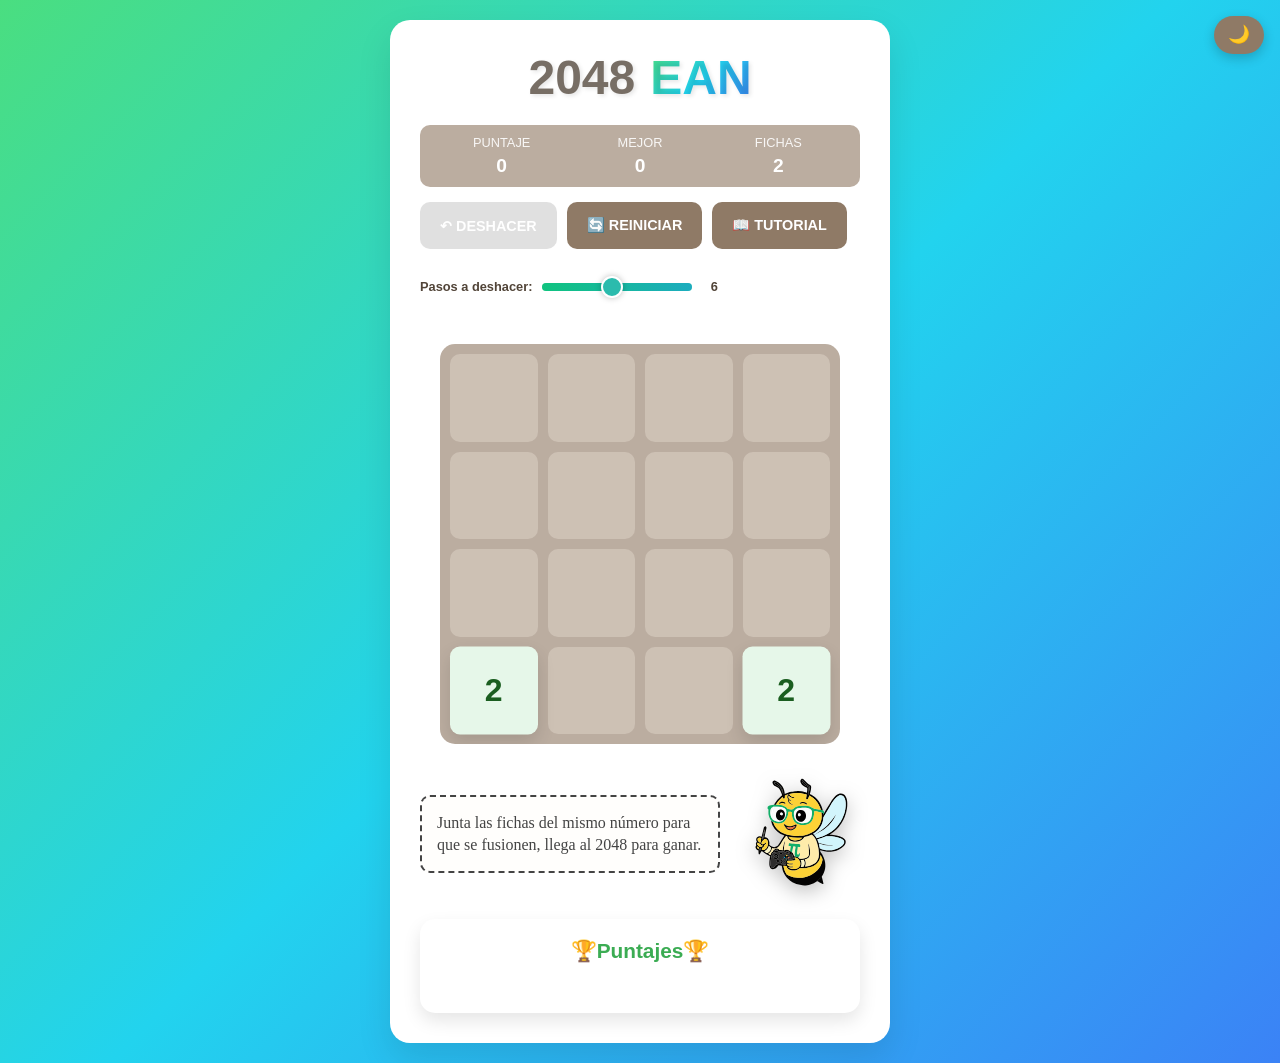
==== commit 48bfbd2d: "Modo oscuro v1" ====
--- a/2048.html
+++ b/2048.html
@@ -13,6 +13,7 @@
   <link rel="stylesheet" href="styles/animations.css">
   <link rel="stylesheet" href="styles/tile-colors.css">
   <link rel="stylesheet" href="styles/responsive.css">
+  <link rel="stylesheet" href="styles/dark-mode.css">
 </head>
 <body>
   <div class="contenedor-juego">
@@ -96,5 +97,33 @@
   <!-- fin .contenedor-juego -->
 
   <script src="js/juego.js"></script>
+
+  <!-- Botón modo oscuro + lógica -->
+  <button id="btn-dark-mode" title="Alternar modo oscuro">🌙</button>
+
+  <script>
+    (function () {
+      const btn  = document.getElementById('btn-dark-mode');
+      const CLAVE = '2048_ean_dark';
+
+      // Aplicar preferencia guardada (o del sistema si no hay guardada)
+      const guardado = localStorage.getItem(CLAVE);
+      const prefiereDark = guardado !== null
+        ? guardado === 'true'
+        : window.matchMedia('(prefers-color-scheme: dark)').matches;
+
+      function aplicar(dark) {
+        document.body.classList.toggle('dark', dark);
+        btn.textContent = dark ? '☀️' : '🌙';
+        localStorage.setItem(CLAVE, String(dark));
+      }
+
+      aplicar(prefiereDark);
+
+      btn.addEventListener('click', () => {
+        aplicar(!document.body.classList.contains('dark'));
+      });
+    })();
+  </script>
 </body>
 </html>
--- a/styles/base.css
+++ b/styles/base.css
@@ -19,6 +19,17 @@
   --sombra-card:       0 15px 35px rgba(0, 0, 0, 0.1);
   --grad-body:         linear-gradient(135deg, #4ade80 0%, #22d3ee 50%, #3b82f6 100%);
   --transicion-base:   all 0.3s ease;
+
+  /* ── Valores claro (fallback para var() en components/layout) ─ */
+  --color-card:            white;
+  --color-card-dibujada:   #fffefc;
+  --color-fin-juego:       rgba(255, 255, 255, 0.95);
+  --color-borde-dibujado:  #444;
+  --color-texto-card:      #444;
+  --color-mini-celda:      #cdc1b4;
+  --color-score-li:        #f8f8f8;
+  --color-score-li-alt:    #f1f1f1;
+  --color-score-texto:     #444;
 }
 
 /* ── Reset ─────────────────────────────────────────────────── */
--- a/styles/layout.css
+++ b/styles/layout.css
@@ -6,7 +6,7 @@
 
 /* ── Contenedor principal del juego ───────────────────────── */
 .contenedor-juego {
-  background: white;
+  background: var(--color-card, white);
   border-radius: var(--radio-grande);
   padding: 30px;
   box-shadow: var(--sombra-card);
@@ -178,7 +178,7 @@
 
 /* ── Sección educativa ─────────────────────────────────────── */
 .seccion-educativa {
-  background: rgba(255, 255, 255, 0.95);
+  background: var(--color-card, rgba(255, 255, 255, 0.95));
   border-radius: var(--radio-grande);
   padding: 30px;
   margin-top: 30px;
@@ -195,7 +195,7 @@
 }
 
 .seccion-educativa h3 {
-  color: #2d8441;
+  color: var(--color-primario);
   font-size: 1.3rem;
   margin-top: 25px;
   margin-bottom: 15px;
@@ -203,7 +203,7 @@
 }
 
 .seccion-educativa p {
-  color: #555;
+  color: var(--color-texto-card, #555);
   line-height: 1.6;
   margin-bottom: 15px;
   text-align: justify;
@@ -218,7 +218,7 @@
 }
 
 .seccion-educativa ul {
-  color: #555;
+  color: var(--color-texto-card, #555);
   padding-left: 20px;
   margin-bottom: 15px;
 }
--- a/styles/components.css
+++ b/styles/components.css
@@ -103,7 +103,7 @@
   left: 0;
   width: 100%;
   height: 100%;
-  background: rgba(255, 255, 255, 0.95);
+  background: var(--color-fin-juego, rgba(255, 255, 255, 0.95));
   border-radius: 15px;
   display: none;
   align-items: center;
@@ -136,7 +136,7 @@
 
 /* ── Mini Scoreboard ────────────────────────────────────────── */
 .mini-score {
-  background: rgba(255, 255, 255, 0.95);
+  background: var(--color-card, rgba(255, 255, 255, 0.95));
   border-radius: 15px;
   padding: 20px;
   margin-top: 25px;
@@ -164,16 +164,16 @@
 #lista-scores li {
   padding: 6px 10px;
   margin-bottom: 4px;
-  background: #f8f8f8;
+  background: var(--color-score-li, #f8f8f8);
   border-radius: 6px;
   font-size: 0.9rem;
   display: flex;
   justify-content: space-between;
-  color: #444;
+  color: var(--color-score-texto, #444);
 }
 
 #lista-scores li:nth-child(odd) {
-  background: #f1f1f1;
+  background: var(--color-score-li-alt, #f1f1f1);
 }
 
 #lista-scores.mostrando-3 li:nth-child(n+4) {
@@ -216,7 +216,7 @@
 }
 
 .modal-victoria {
-  background: #ffffff;
+  background: var(--color-card, #ffffff);
   border-radius: 12px;
   padding: 24px;
   text-align: center;
@@ -279,13 +279,13 @@
 .texto-instrucciones {
   flex: 1;
   font-size: 1rem;
-  color: #444;
+  color: var(--color-texto-card, #444);
   line-height: 1.4;
   text-align: left;
   padding: 15px;
-  border: 2px dashed #444;
-  border-radius: var(--radio-base);
-  background: #fffefc;
+  border: 2px dashed var(--color-borde-dibujado, #444);
+  border-radius: var(--radio-base);
+  background: var(--color-card-dibujada, #fffefc);
   font-family: "Comic Sans MS", "Architects Daughter", cursive;
   transition: var(--transicion-base);
 }
--- a/styles/dark-mode.css
+++ b/styles/dark-mode.css
@@ -0,0 +1,86 @@
+/* ============================================================
+   dark-mode.css
+   Modo oscuro del proyecto 2048 EAN.
+
+   ESTRATEGIA:
+     Sobreescribe las variables CSS de :root en body.dark.
+     Como los demás CSS ya usan var(--...) en todos sus valores,
+     el tema cambia automáticamente sin necesidad de selectores
+     específicos por componente.
+
+   CARGAR SIEMPRE AL FINAL de todos los demás CSS.
+   ACTIVAR: document.body.classList.toggle('dark')
+   ============================================================ */
+
+body.dark {
+  /* ── Variables de tema ─────────────────────────────────────── */
+  --color-primario:        #4ade80;
+  --color-secundario:      #2bbbad;
+  --color-fondo-btn:       #4a4039;
+  --color-fondo-btn-hover: #5a504a;
+  --color-tablero:         #3a3530;
+  --color-texto:           #d4c8be;
+  --color-texto-oscuro:    #e8ddd5;
+  --color-celda:           rgba(60, 50, 45, 0.6);
+  --sombra-card:           0 15px 35px rgba(0, 0, 0, 0.4);
+  --grad-body:             linear-gradient(135deg, #1a4a2a 0%, #0d3a3a 50%, #1a2a4a 100%);
+
+  /* ── Variables de cards/fondos blancos ─────────────────────── */
+  --color-card:            #1e1a17;
+  --color-card-dibujada:   #18120e;
+  --color-fin-juego:       rgba(20, 17, 14, 0.96);
+  --color-borde-dibujado:  #5a4a40;
+
+  /* ── Variables de texto sobre fondos claros ────────────────── */
+  --color-texto-card:      #c8b8ae;
+
+  /* ── Variables de mini-score ───────────────────────────────── */
+  --color-score-li:        #2a2520;
+  --color-score-li-alt:    #242018;
+  --color-score-texto:     #c8b8ae;
+
+  /* ── Variables de mini tablero (tutorial) ──────────────────── */
+  --color-mini-celda:      #4a4035;
+
+  /* ── Body background ───────────────────────────────────────── */
+  background: var(--grad-body);
+}
+
+/* ── Título: gradiente en .ean no se puede hacer solo con vars ─ */
+body.dark .titulo .ean {
+  background: linear-gradient(135deg, #4ade80 0%, #2bbbad 50%, #60a5fa 100%);
+  -webkit-background-clip: text;
+  -webkit-text-fill-color: transparent;
+  background-clip: text;
+}
+
+/* ── Botón flotante de modo oscuro ──────────────────────────── */
+#btn-dark-mode {
+  position: fixed;
+  top: 16px;
+  right: 16px;
+  z-index: 9998;
+  background: #8f7a66;
+  color: white;
+  border: none;
+  padding: 10px 14px;
+  border-radius: 50px;
+  font-size: 1.1rem;
+  cursor: pointer;
+  box-shadow: 0 4px 12px rgba(0, 0, 0, 0.2);
+  transition: background 0.3s ease, transform 0.2s ease;
+  line-height: 1;
+}
+
+#btn-dark-mode:hover {
+  transform: translateY(-2px);
+  background: #9f857a;
+}
+
+body.dark #btn-dark-mode {
+  background: #4a4039;
+}
+
+body.dark #btn-dark-mode:hover {
+  background: #5a504a;
+}
